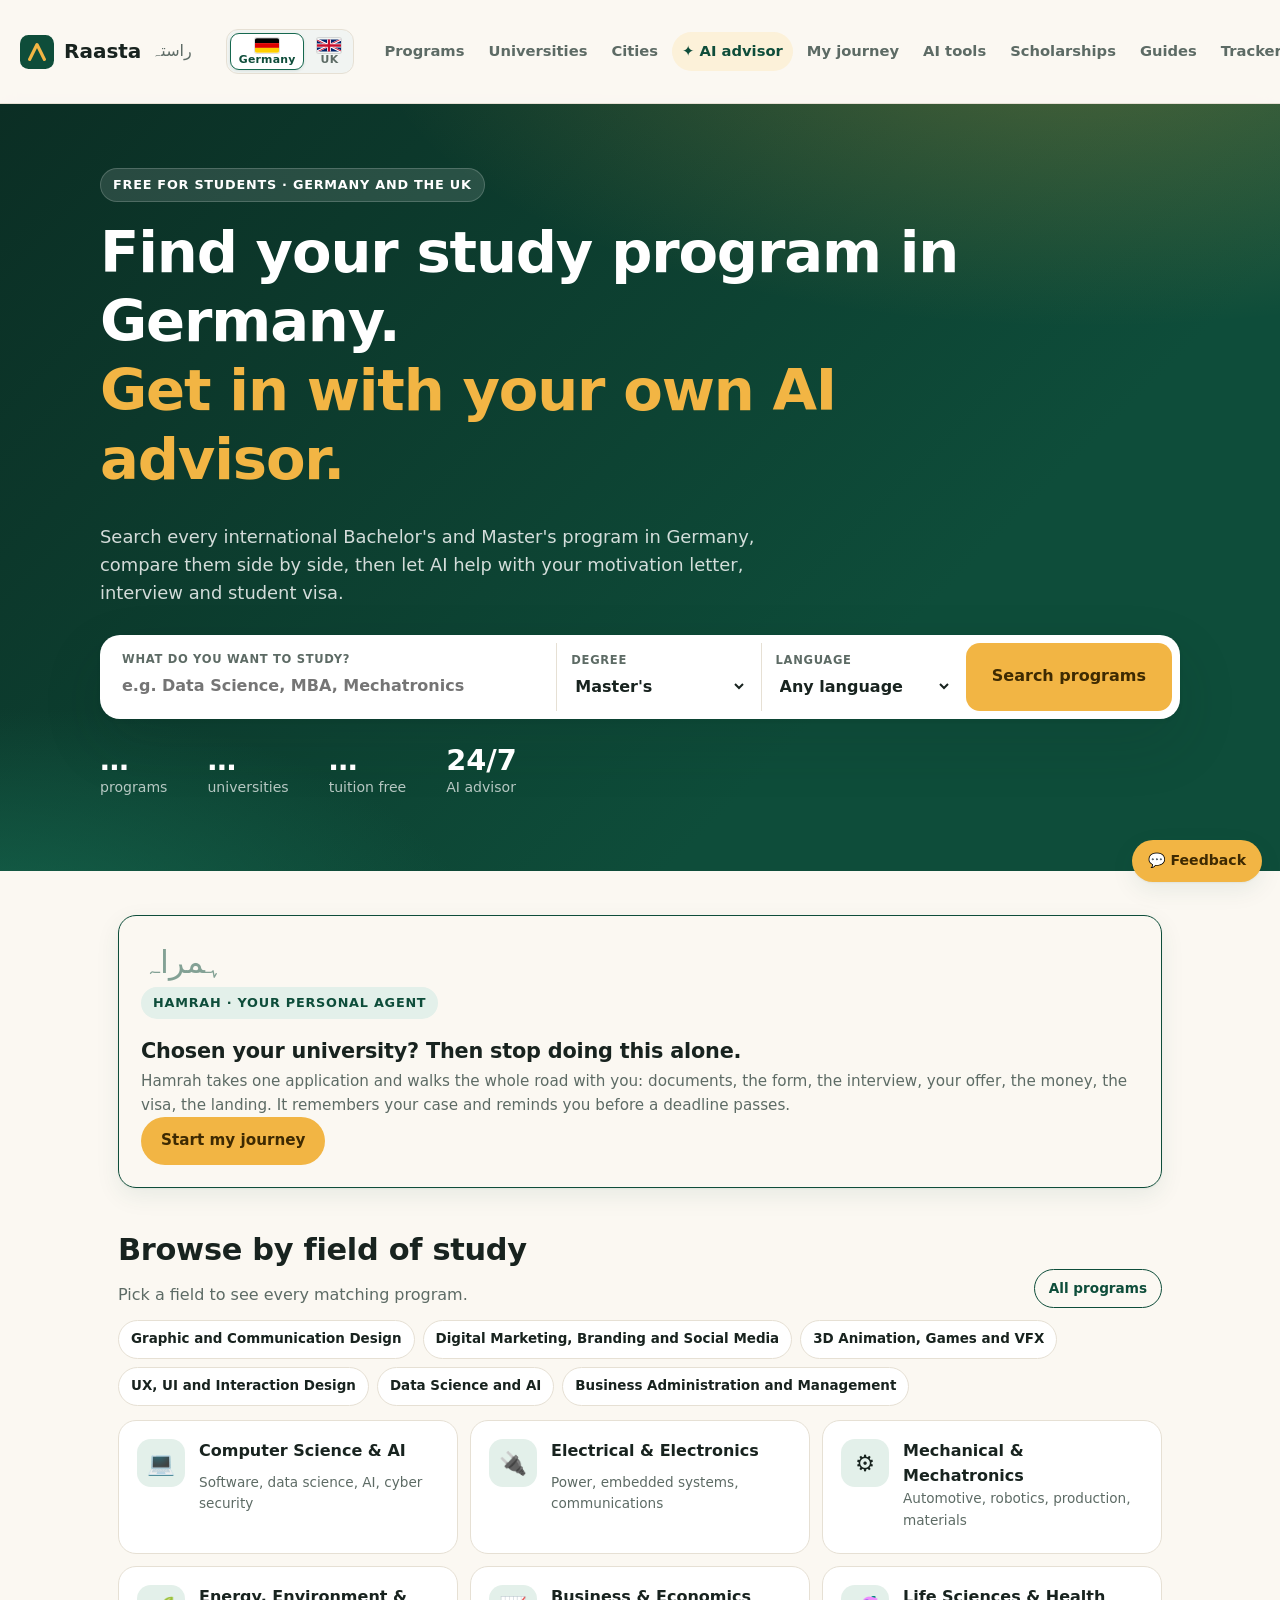
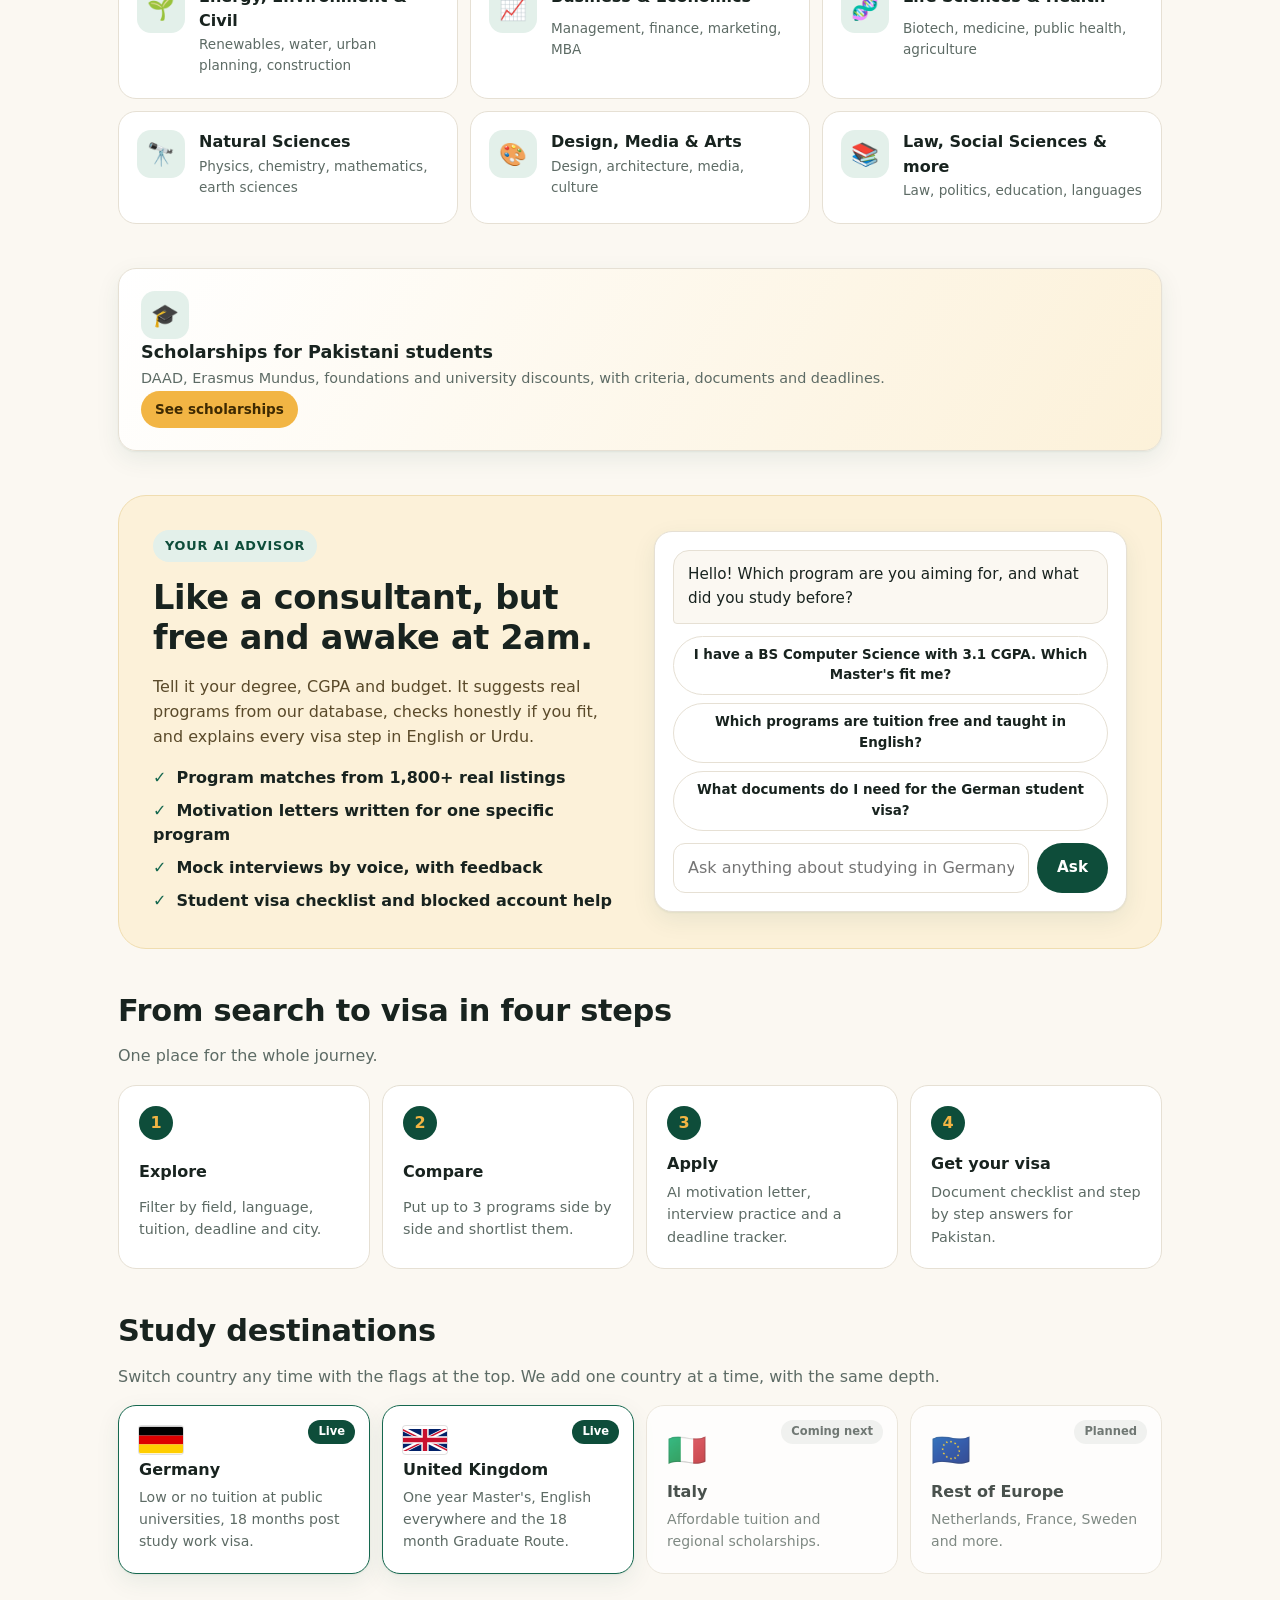
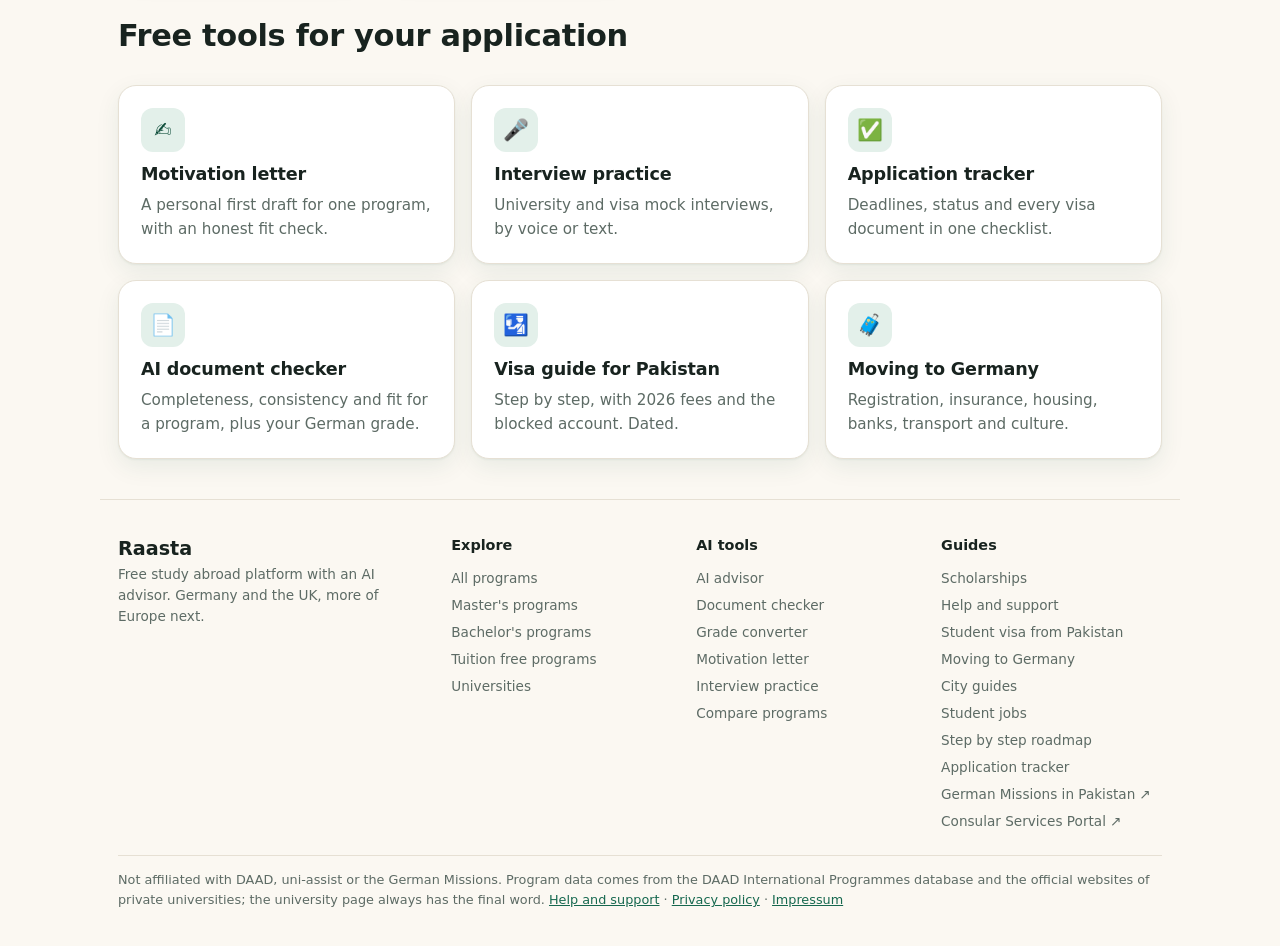
==== index.html @ f360cff5 "Hamrah: real memory, a human voice, and present across the product Three things were wrong. It did n" ====
<!DOCTYPE html>
<html lang="en">
<head>
  <meta charset="UTF-8" />
  <meta name="viewport" content="width=device-width, initial-scale=1, viewport-fit=cover" />
  <meta http-equiv="Content-Security-Policy" content="default-src 'self'; script-src 'self'; style-src 'self' 'unsafe-inline' https://fonts.googleapis.com; font-src https://fonts.gstatic.com; img-src 'self' data: blob: https://uutsrmaomrfbnewgisqs.supabase.co https://upload.wikimedia.org https://thumb.wikimedia.org https://*.wikimedia.org; connect-src 'self' https://en.wikipedia.org https://www.wikidata.org https://uutsrmaomrfbnewgisqs.supabase.co wss://uutsrmaomrfbnewgisqs.supabase.co; frame-src 'none'; object-src 'none'; base-uri 'self'; form-action 'self'" />
  <meta name="referrer" content="strict-origin-when-cross-origin" />
  <title>Raasta · Study in Germany or the UK, with a free AI advisor</title>
  <meta name="description" content="Search Bachelor's and Master's programs in Germany and the UK, compare them, and get free AI help with motivation letters, interviews and the student visa." />
  <meta property="og:title" content="Raasta · Your free path to a German university" />
  <meta property="og:description" content="Tracker, visa checklist, AI visa assistant, motivation letter help and interview practice. Free for Pakistani students." />
  <meta name="theme-color" content="#0E4D3A" />
  <link rel="preconnect" href="https://fonts.googleapis.com" />
  <link rel="preconnect" href="https://fonts.gstatic.com" crossorigin />
  <link href="https://fonts.googleapis.com/css2?family=Plus+Jakarta+Sans:wght@400;500;600;700;800&display=swap" rel="stylesheet" />
  <link rel="stylesheet" href="styles.css?v=20261113a" />
  <link rel="icon" href="data:image/svg+xml,%3Csvg xmlns='http://www.w3.org/2000/svg' viewBox='0 0 64 64'%3E%3Crect width='64' height='64' rx='16' fill='%230E4D3A'/%3E%3Cpath d='M18 46 L32 18 L46 46' stroke='%23F2B544' stroke-width='6' fill='none' stroke-linecap='round' stroke-linejoin='round'/%3E%3C/svg%3E" />
</head>
<body>
  <header class="topbar">
    <a href="#/" class="brand" aria-label="Raasta home">
      <span class="brand-mark" aria-hidden="true">
        <svg viewBox="0 0 64 64"><rect width="64" height="64" rx="16" fill="#0E4D3A"/><path d="M18 46 L32 18 L46 46" stroke="#F2B544" stroke-width="6" fill="none" stroke-linecap="round" stroke-linejoin="round"/></svg>
      </span>
      <span class="brand-name">Raasta</span>
      <span class="brand-urdu" lang="ur">راستہ</span>
    </a>
    <div class="ctry-switch" id="ctrySwitch" role="group" aria-label="Study country"></div>
    <nav class="topnav" aria-label="Main">
      <a href="#/finder" data-nav="finder">Programs</a>
      <a href="#/universities" data-nav="universities">Universities</a>
      <a href="#/cities" data-nav="cities">Cities</a>
      <a href="#/visa" data-nav="visa" class="nav-ai">✦ AI advisor</a>
      <a href="#/journey" data-nav="journey">My journey</a>
      <a href="#/tools" data-nav="tools">AI tools</a>
      <a href="#/scholarships" data-nav="scholarships">Scholarships</a>
      <a href="#/guides" data-nav="guides">Guides</a>
      <a href="#/tracker" data-nav="tracker">Tracker</a>
    </nav>
    <div id="authArea" class="auth-area"></div>
  </header>

  <div id="demoBanner" class="demo-banner" hidden>
    Demo mode: your data stays on this device and AI answers are samples. Connect Supabase in config.js to go live.
  </div>

  <main id="app" tabindex="-1"></main>

  <footer class="footer">
    <div class="foot-cols">
      <div class="foot-brand"><strong>Raasta</strong><p>Free study abroad platform with an AI advisor. Germany and the UK, more of Europe next.</p></div>
      <div><h4>Explore</h4><a href="#/finder">All programs</a><a href="#/finder?degree=Master">Master's programs</a><a href="#/finder?degree=Bachelor">Bachelor's programs</a><a href="#/finder?tuition=free">Tuition free programs</a><a href="#/universities">Universities</a></div>
      <div><h4>AI tools</h4><a href="#/visa">AI advisor</a><a href="#/doccheck">Document checker</a><a href="#/grades">Grade converter</a><a href="#/letter">Motivation letter</a><a href="#/interview">Interview practice</a><a href="#/compare">Compare programs</a></div>
      <div id="footGuides"><h4>Guides</h4></div>
    </div>
    <p class="foot-legal" id="footLegal">Not affiliated with DAAD, uni-assist or the German Missions. Program data comes from the DAAD International Programmes database and the official websites of private universities; the university page always has the final word. <a href="#/support">Help and support</a> · <a href="#/privacy">Privacy policy</a> · <a href="#/impressum">Impressum</a></p>
  </footer>

  <nav class="bottomnav" aria-label="Mobile">
    <a href="#/" data-nav="home"><span class="ic">⌂</span>Home</a>
    <a href="#/finder" data-nav="finder"><span class="ic">⌕</span>Programs</a>
    <a href="#/visa" data-nav="visa"><span class="ic">✦</span>AI</a>
    <a href="#/tools" data-nav="tools"><span class="ic">🧰</span>Tools</a>
    <a href="#/journey" data-nav="journey"><span class="ic">🧭</span>Journey</a>
  </nav>

  <button id="fbBtn" class="fb-btn" type="button">💬 Feedback</button>
  <div id="toast" class="toast" role="status" aria-live="polite"></div>

  <script src="config.js?v=20261113a"></script>
  <script src="vendor/supabase-2.118.0.js?v=20261113a"></script>
  <script src="guides.js?v=20261113a"></script>
  <script src="guides_uk.js?v=20261113a"></script>
  <script src="journey_plan.js?v=20261113a"></script>
  <script src="programs.js?v=20261113a"></script>
  <script type="module" src="app.js?v=20261113a"></script>
</body>
</html>
---- styles.css ----
:root {
  --green: #0E4D3A;
  --green-2: #16684F;
  --green-soft: #E3F0EA;
  --gold: #F2B544;
  --gold-soft: #FCF1D9;
  --cream: #FBF8F2;
  --ink: #18231F;
  --muted: #5D6B65;
  --line: #E6E0D4;
  --white: #FFFFFF;
  --red: #B4442F;
  --red-soft: #F8E4DF;
  --radius: 18px;
  --shadow: 0 1px 2px rgba(14, 77, 58, .06), 0 8px 24px rgba(14, 77, 58, .08);
}

* { box-sizing: border-box; }
html, body { margin: 0; }
body {
  font-family: "Plus Jakarta Sans", system-ui, -apple-system, Segoe UI, Roboto, sans-serif;
  background: var(--cream);
  color: var(--ink);
  line-height: 1.55;
  font-size: 16px;
  padding-bottom: 76px;
  -webkit-font-smoothing: antialiased;
}
a { color: var(--green-2); }
h1, h2, h3 { line-height: 1.2; margin: 0 0 .5em; letter-spacing: -0.01em; }
h1 { font-size: clamp(2rem, 5vw, 3.2rem); font-weight: 800; }
h2 { font-size: clamp(1.4rem, 3vw, 1.9rem); font-weight: 800; }
h3 { font-size: 1.1rem; font-weight: 700; }
p { margin: 0 0 1em; }
main { max-width: 1080px; margin: 0 auto; padding: 24px 18px 40px; outline: none; }

/* Top bar */
.topbar {
  position: sticky; top: 0; z-index: 20;
  display: flex; align-items: center; gap: 20px;
  padding: 12px 20px;
  background: rgba(251, 248, 242, .92);
  backdrop-filter: blur(10px);
  border-bottom: 1px solid var(--line);
}
.brand { display: flex; align-items: center; gap: 10px; text-decoration: none; color: var(--ink); }
.brand-mark svg { width: 34px; height: 34px; display: block; }
.brand-name { font-weight: 800; font-size: 1.25rem; }
.brand-urdu { color: var(--muted); font-size: 1rem; }
.topnav { display: flex; gap: 4px; margin-left: auto; }
.topnav a {
  text-decoration: none; color: var(--muted); font-weight: 600; font-size: .92rem;
  padding: 8px 12px; border-radius: 999px;
}
.topnav a:hover { color: var(--ink); background: var(--green-soft); }
.topnav a.active { color: var(--green); background: var(--green-soft); }
.auth-area { display: flex; align-items: center; gap: 8px; }

.demo-banner {
  background: var(--gold-soft); color: #6B4A08; font-size: .88rem; text-align: center;
  padding: 8px 16px; border-bottom: 1px solid #F0DDB0;
}

/* Buttons */
.btn {
  display: inline-flex; align-items: center; justify-content: center; gap: 8px;
  font: inherit; font-weight: 700; font-size: .95rem;
  padding: 12px 20px; border-radius: 999px; border: 0; cursor: pointer;
  background: var(--green); color: var(--white); text-decoration: none;
  transition: transform .08s ease, background .15s ease;
}
.btn:hover { background: var(--green-2); }
.btn:active { transform: translateY(1px); }
.btn:disabled { opacity: .55; cursor: not-allowed; }
.btn.gold { background: var(--gold); color: #3E2A02; }
.btn.gold:hover { background: #E9A92E; }
.btn.ghost { background: transparent; color: var(--green); border: 1.5px solid var(--green); }
.btn.ghost:hover { background: var(--green-soft); }
.btn.small { padding: 8px 14px; font-size: .85rem; }
.btn.link { background: none; color: var(--muted); padding: 6px 8px; font-weight: 600; }
.btn.link:hover { color: var(--red); background: none; }

/* Hero */
.hero {
  display: grid; grid-template-columns: 1.15fr .85fr; gap: 32px; align-items: center;
  padding: 28px 0 36px;
}
.eyebrow {
  display: inline-block; font-weight: 700; font-size: .8rem; letter-spacing: .06em; text-transform: uppercase;
  color: var(--green); background: var(--green-soft); padding: 6px 12px; border-radius: 999px; margin-bottom: 16px;
}
.hero p.lead { font-size: 1.12rem; color: var(--muted); max-width: 34em; }
.hero-cta { display: flex; flex-wrap: wrap; gap: 12px; margin: 22px 0 18px; }
.hero-proof { display: flex; flex-wrap: wrap; gap: 18px; color: var(--muted); font-size: .9rem; }
.hero-proof span::before { content: "✓ "; color: var(--green-2); font-weight: 800; }
.hero-card {
  background: var(--green); color: var(--white); border-radius: 26px; padding: 26px;
  box-shadow: var(--shadow); position: relative; overflow: hidden;
}
.hero-card::after {
  content: ""; position: absolute; right: -60px; bottom: -60px; width: 200px; height: 200px;
  border-radius: 50%; background: rgba(242, 181, 68, .18);
}
.hero-card h3 { color: var(--gold); font-size: .85rem; text-transform: uppercase; letter-spacing: .08em; }
.compare { display: grid; gap: 12px; margin-top: 12px; position: relative; z-index: 1; }
.compare-row { display: flex; gap: 16px; justify-content: space-between; align-items: baseline; padding: 12px 0; border-bottom: 1px solid rgba(255,255,255,.14); }
.compare-row:last-child { border-bottom: 0; }
.compare-row .big { font-size: 1.6rem; font-weight: 800; }
.compare-row .strike { text-decoration: line-through; opacity: .6; }
.compare-row .gold { color: var(--gold); }

/* Cards */
.grid { display: grid; gap: 16px; }
.grid.cols-3 { grid-template-columns: repeat(3, 1fr); }
.grid.cols-2 { grid-template-columns: repeat(2, 1fr); }
.card {
  background: var(--white); border: 1px solid var(--line); border-radius: var(--radius);
  padding: 22px; box-shadow: var(--shadow);
}
a.card { text-decoration: none; color: inherit; transition: transform .12s ease, border-color .12s ease; display: block; }
a.card:hover { transform: translateY(-2px); border-color: var(--green-2); }
.card .icon {
  width: 44px; height: 44px; border-radius: 12px; display: grid; place-items: center;
  background: var(--green-soft); color: var(--green); font-size: 1.3rem; margin-bottom: 12px;
}
.card p { color: var(--muted); margin: 0; font-size: .95rem; }
.section { margin-top: 44px; }
.section-head { display: flex; justify-content: space-between; align-items: end; gap: 16px; margin-bottom: 16px; flex-wrap: wrap; }
.section-head p { color: var(--muted); margin: 0; }

.page-head { margin-bottom: 22px; }
.page-head p { color: var(--muted); max-width: 44em; margin: 0; }

/* Roadmap */
.steps { list-style: none; padding: 0; margin: 0; display: grid; gap: 12px; counter-reset: step; }
.step {
  display: grid; grid-template-columns: 44px 1fr; gap: 14px; align-items: start;
  background: var(--white); border: 1px solid var(--line); border-radius: var(--radius); padding: 18px;
}
.step-num {
  width: 44px; height: 44px; border-radius: 50%; background: var(--green); color: var(--white);
  display: grid; place-items: center; font-weight: 800;
}
.step h3 { margin-bottom: 4px; }
.step p { margin: 0; color: var(--muted); font-size: .95rem; }
.step .tag { display: inline-block; margin-top: 8px; font-size: .78rem; font-weight: 700; padding: 3px 10px; border-radius: 999px; background: var(--gold-soft); color: #6B4A08; }

/* Forms */
label { display: block; font-weight: 600; font-size: .9rem; margin-bottom: 6px; }
.hint { font-weight: 400; color: var(--muted); font-size: .82rem; }
input, select, textarea {
  width: 100%; font: inherit; font-size: 1rem; color: var(--ink);
  padding: 12px 14px; border-radius: 12px; border: 1.5px solid var(--line); background: var(--white);
}
input:focus, select:focus, textarea:focus { outline: none; border-color: var(--green-2); box-shadow: 0 0 0 3px var(--green-soft); }
textarea { min-height: 96px; resize: vertical; }
.field { margin-bottom: 16px; }
.form-row { display: grid; grid-template-columns: 1fr 1fr; gap: 14px; }

/* Tracker */
.progress-wrap { display: flex; align-items: center; gap: 14px; margin: 6px 0 4px; }
.progress { flex: 1; height: 10px; background: var(--green-soft); border-radius: 999px; overflow: hidden; }
.progress > span { display: block; height: 100%; background: linear-gradient(90deg, var(--green-2), var(--gold)); border-radius: 999px; transition: width .3s ease; }
.progress-label { font-weight: 800; color: var(--green); min-width: 48px; text-align: right; }
.app-list { display: grid; gap: 12px; }
.app-item {
  display: grid; grid-template-columns: 1fr auto; gap: 10px; align-items: center;
  background: var(--white); border: 1px solid var(--line); border-radius: 14px; padding: 14px 16px;
}
.app-item h4 { margin: 0; font-size: 1rem; }
.app-meta { color: var(--muted); font-size: .85rem; display: flex; flex-wrap: wrap; gap: 4px 12px; }
.app-actions { display: flex; align-items: center; gap: 6px; }
.app-actions select { width: auto; padding: 8px 10px; font-size: .85rem; border-radius: 999px; }
.status { font-size: .78rem; font-weight: 700; padding: 3px 10px; border-radius: 999px; }
.status.planning { background: #EEF0EF; color: #4A5551; }
.status.applied { background: #E2ECFA; color: #1F4E8C; }
.status.admitted { background: var(--green-soft); color: var(--green); }
.status.rejected { background: var(--red-soft); color: var(--red); }
.due-soon { color: var(--red); font-weight: 700; }
.checklist { list-style: none; padding: 0; margin: 0; display: grid; gap: 6px; }
.checklist li {
  display: flex; gap: 12px; align-items: flex-start; padding: 10px 12px; border-radius: 12px; cursor: pointer;
}
.checklist li:hover { background: var(--cream); }
.checklist input { width: 20px; height: 20px; margin-top: 2px; accent-color: var(--green); flex: none; }
.checklist .doc-title { font-weight: 600; }
.checklist .doc-note { display: block; color: var(--muted); font-size: .84rem; }
.checklist li.done .doc-title { text-decoration: line-through; color: var(--muted); }
.empty { text-align: center; color: var(--muted); padding: 26px 12px; border: 1.5px dashed var(--line); border-radius: 14px; }

/* Chat */
.chat {
  display: flex; flex-direction: column; height: min(68vh, 640px);
  background: var(--white); border: 1px solid var(--line); border-radius: var(--radius); box-shadow: var(--shadow); overflow: hidden;
}
.chat-log { flex: 1; overflow-y: auto; padding: 18px; display: flex; flex-direction: column; gap: 12px; }
.msg { max-width: 85%; padding: 12px 15px; border-radius: 16px; white-space: pre-wrap; font-size: .96rem; }
.msg.user { align-self: flex-end; background: var(--green); color: var(--white); border-bottom-right-radius: 4px; }
.msg.ai { align-self: flex-start; background: var(--cream); border: 1px solid var(--line); border-bottom-left-radius: 4px; }
.msg.ai a { color: var(--green-2); word-break: break-word; }
.msg.typing { color: var(--muted); font-style: italic; }
.chat-form { display: flex; gap: 10px; padding: 12px; border-top: 1px solid var(--line); background: var(--white); }
.chat-form textarea { min-height: 48px; max-height: 140px; border-radius: 14px; }
.chips { display: flex; flex-wrap: wrap; gap: 8px; padding: 0 18px 14px; }
.chip {
  font: inherit; font-size: .84rem; font-weight: 600; cursor: pointer;
  padding: 8px 12px; border-radius: 999px; border: 1.5px solid var(--line); background: var(--white); color: var(--ink);
}
.chip:hover { border-color: var(--green-2); color: var(--green); }
.notice { font-size: .84rem; color: var(--muted); margin-top: 10px; }

/* Letter output */
.output {
  white-space: pre-wrap; background: var(--white); border: 1px solid var(--line); border-radius: var(--radius);
  padding: 24px; font-size: .98rem; line-height: 1.7; box-shadow: var(--shadow);
}
.callout { background: var(--gold-soft); border: 1px solid #F0DDB0; color: #5A3E06; border-radius: 14px; padding: 14px 16px; font-size: .92rem; margin-bottom: 18px; }
.callout strong { color: #3E2A02; }

/* Auth modal */
.modal-bg { position: fixed; inset: 0; background: rgba(24, 35, 31, .45); display: grid; place-items: center; z-index: 50; padding: 18px; }
.modal { background: var(--white); border-radius: 22px; padding: 26px; width: min(420px, 100%); box-shadow: var(--shadow); }
.modal p { color: var(--muted); }

/* Toast */
.toast {
  position: fixed; left: 50%; bottom: 92px; transform: translateX(-50%) translateY(20px);
  background: var(--ink); color: var(--white); padding: 12px 18px; border-radius: 999px; font-size: .9rem; font-weight: 600;
  opacity: 0; pointer-events: none; transition: all .2s ease; z-index: 60; max-width: 90vw; text-align: center;
}
.toast.show { opacity: 1; transform: translateX(-50%) translateY(0); }

/* Footer */
.footer { max-width: 1080px; margin: 0 auto; padding: 24px 18px 30px; color: var(--muted); font-size: .85rem; border-top: 1px solid var(--line); }
.footer p { margin: 0 0 6px; }

/* Bottom nav (mobile) */
.bottomnav {
  position: fixed; bottom: 0; left: 0; right: 0; z-index: 30; display: none;
  background: var(--white); border-top: 1px solid var(--line);
  padding: 6px 4px calc(6px + env(safe-area-inset-bottom));
}
.bottomnav a {
  flex: 1; display: flex; flex-direction: column; align-items: center; gap: 2px;
  font-size: .7rem; font-weight: 600; color: var(--muted); text-decoration: none; padding: 6px 0;
}
.bottomnav .ic { font-size: 1.2rem; line-height: 1; }
.bottomnav a.active { color: var(--green); }

@media (max-width: 860px) {
  .topnav { display: none; }
  .auth-area { margin-left: auto; }
  .bottomnav { display: flex; }
  .hero { grid-template-columns: 1fr; padding-top: 8px; }
  .grid.cols-3, .grid.cols-2 { grid-template-columns: 1fr; }
  .form-row { grid-template-columns: 1fr; }
  .brand-urdu { display: none; }
  .msg { max-width: 92%; }
  .chips { flex-wrap: nowrap; overflow-x: auto; padding-bottom: 12px; scrollbar-width: none; }
  .chip { white-space: nowrap; flex: none; }
  .chat { height: 62vh; }
  .compare-row span:last-child { text-align: right; }
  .app-item { grid-template-columns: 1fr; }
}
@media (min-width: 861px) { body { padding-bottom: 0; } }

/* Google button, divider */
.btn.google { width: 100%; background: var(--white); color: var(--ink); border: 1.5px solid var(--line); }
.btn.google:hover { background: var(--cream); border-color: #CFC7B6; }
.or { display: flex; align-items: center; gap: 10px; color: var(--muted); font-size: .82rem; margin: 16px 0; }
.or::before, .or::after { content: ""; flex: 1; height: 1px; background: var(--line); }
.avatar { width: 34px; height: 34px; border-radius: 50%; background: var(--green); color: var(--gold); display: grid; place-items: center; font-weight: 800; text-decoration: none; }

/* Feedback */
.fb-btn {
  position: fixed; right: 18px; bottom: 18px; z-index: 25; font: inherit; font-weight: 700; font-size: .88rem;
  padding: 10px 16px; border-radius: 999px; border: 0; cursor: pointer; background: var(--gold); color: #3E2A02; box-shadow: var(--shadow);
}
.rating { display: flex; justify-content: space-between; margin: 6px 0 18px; }
.rating label { margin: 0; cursor: pointer; }
.rating input { position: absolute; opacity: 0; }
.rating span { font-size: 2rem; display: block; padding: 6px; border-radius: 14px; filter: grayscale(1); opacity: .55; transition: all .12s ease; }
.rating input:checked + span { filter: none; opacity: 1; background: var(--gold-soft); transform: scale(1.08); }
.rating input:focus-visible + span { outline: 2px solid var(--green-2); }

/* Admin */
.sys { display: flex; flex-wrap: wrap; gap: 10px 22px; align-items: center; font-weight: 600; font-size: .92rem; }
.kpis { display: grid; grid-template-columns: repeat(6, 1fr); gap: 12px; }
.kpi { background: var(--white); border: 1px solid var(--line); border-radius: 16px; padding: 16px; display: flex; flex-direction: column; gap: 2px; }
.kpi-label { color: var(--muted); font-size: .8rem; font-weight: 600; }
.kpi-val { font-size: 1.9rem; font-weight: 800; color: var(--green); line-height: 1.15; font-variant-numeric: tabular-nums; }
.kpi-sub { color: var(--muted); font-size: .78rem; }
.bars { display: grid; gap: 10px; }
.bar-row { display: grid; grid-template-columns: minmax(0, 1.2fr) 1fr auto; gap: 10px; align-items: center; font-size: .86rem; }
.bar-label { overflow: hidden; text-overflow: ellipsis; white-space: nowrap; }
.bar-track { height: 10px; background: var(--green-soft); border-radius: 999px; overflow: hidden; }
.bar-fill { display: block; height: 100%; background: var(--green-2); border-radius: 999px; }
.bar-val { font-weight: 700; font-variant-numeric: tabular-nums; min-width: 22px; text-align: right; }
.cols { display: grid; grid-template-columns: repeat(14, 1fr); gap: 6px; align-items: end; height: 170px; padding-top: 18px; }
.col { display: flex; flex-direction: column; align-items: center; justify-content: flex-end; height: 100%; gap: 4px; }
.col-bar { width: 100%; max-width: 28px; min-height: 2px; background: var(--green-2); border-radius: 6px 6px 2px 2px; }
.col-val { font-size: .72rem; font-weight: 700; color: var(--green); }
.col-label { font-size: .7rem; color: var(--muted); }
.table-wrap { overflow-x: auto; }
table { width: 100%; border-collapse: collapse; font-size: .88rem; }
th { text-align: left; color: var(--muted); font-weight: 600; font-size: .78rem; text-transform: uppercase; letter-spacing: .04em; padding: 8px 10px; border-bottom: 1px solid var(--line); }
td { padding: 10px; border-bottom: 1px solid var(--line); vertical-align: top; }
tr:last-child td { border-bottom: 0; }

@media (max-width: 860px) {
  .fb-btn { bottom: 84px; right: 12px; padding: 8px 12px; font-size: .8rem; }
  .kpis { grid-template-columns: repeat(2, 1fr); }
  .cols { gap: 3px; }
}

/* Finder */
.finder { display: grid; grid-template-columns: 280px 1fr; gap: 18px; align-items: start; }
.filters { position: sticky; top: 76px; padding: 18px; max-height: calc(100vh - 96px); overflow-y: auto; }
.filters .field { margin-bottom: 12px; }
.filters select, .filters input[type=search] { padding: 10px 12px; font-size: .92rem; }
.filters-head { display: flex; justify-content: space-between; align-items: center; margin-bottom: 8px; }
.filters-head h3 { margin: 0; }
.seg { display: flex; background: var(--cream); border: 1.5px solid var(--line); border-radius: 12px; padding: 3px; }
.seg label { flex: 1; margin: 0; cursor: pointer; }
.seg input { position: absolute; opacity: 0; }
.seg span { display: block; text-align: center; padding: 7px 4px; border-radius: 9px; font-size: .88rem; font-weight: 600; color: var(--muted); }
.seg input:checked + span { background: var(--white); color: var(--green); box-shadow: 0 1px 3px rgba(0,0,0,.08); }
.seg input:focus-visible + span { outline: 2px solid var(--green-2); }
.check { display: flex; gap: 8px; align-items: center; font-weight: 600; font-size: .9rem; cursor: pointer; }
.check input { width: 18px; height: 18px; accent-color: var(--green); }
.results-bar { display: flex; justify-content: space-between; align-items: center; margin-bottom: 12px; gap: 10px; }
.results-tools { display: flex; gap: 8px; align-items: center; }
.count { font-weight: 800; color: var(--green); }
.sort { width: auto; padding: 8px 12px; font-size: .88rem; border-radius: 999px; }
#toggleF { display: none; }
.sr-only { position: absolute; width: 1px; height: 1px; overflow: hidden; clip: rect(0 0 0 0); }
.prog-list { display: grid; gap: 12px; }
.prog-grid { display: grid; grid-template-columns: repeat(3, 1fr); gap: 12px; }
.prog-card { background: var(--white); border: 1px solid var(--line); border-radius: var(--radius); box-shadow: var(--shadow); display: flex; flex-direction: column; transition: border-color .12s ease; }
.prog-card:hover { border-color: var(--green-2); }
.prog-main { display: block; padding: 18px 18px 10px; text-decoration: none; color: inherit; flex: 1; }
.prog-main h3 { margin: 10px 0 2px; font-size: 1.12rem; }
.prog-uni { color: var(--muted); margin: 0 0 10px; font-weight: 600; font-size: .92rem; }
.prog-uni.big { font-size: 1.05rem; }
.prog-top { display: flex; flex-wrap: wrap; gap: 6px; }
.pill { font-size: .74rem; font-weight: 700; padding: 3px 10px; border-radius: 999px; background: #EEF0EF; color: #4A5551; }
.pill-green { background: var(--green-soft); color: var(--green); }
.pill-gold { background: var(--gold-soft); color: #6B4A08; }
.pill-free { background: #E4F4EC; color: #16684F; }
.prog-facts { display: grid; grid-template-columns: 1fr 1fr; gap: 6px 14px; font-size: .86rem; color: var(--ink); }
.prog-actions { display: flex; gap: 8px; padding: 0 18px 16px; }
.save-btn[aria-pressed="true"] { background: var(--gold-soft); border-color: var(--gold); color: #6B4A08; }
.back { display: inline-block; margin-bottom: 12px; text-decoration: none; font-weight: 700; }
.prog-hero h1 { font-size: clamp(1.7rem, 4vw, 2.4rem); margin-top: 12px; }
.prog-cta { display: flex; flex-wrap: wrap; gap: 10px; margin-top: 16px; }
.facts { display: grid; gap: 0; }
.fact { display: flex; justify-content: space-between; gap: 16px; padding: 10px 0; border-bottom: 1px solid var(--line); font-size: .93rem; }
.fact:last-child { border-bottom: 0; }
.fact span { color: var(--muted); }
.fact strong { text-align: right; font-weight: 600; }
.deadline-big { background: var(--green); color: var(--white); border-radius: 14px; padding: 16px; display: grid; gap: 2px; margin-bottom: 8px; }
.deadline-big.soon { background: var(--red); }
.deadline-big span { font-size: .8rem; opacity: .8; font-weight: 600; }
.deadline-big strong { font-size: 1.5rem; }
.deadline-big em { font-style: normal; font-size: .88rem; opacity: .9; }
.needs { margin: 0; padding-left: 20px; display: grid; gap: 8px; }
.shortlist { list-style: none; padding: 0; margin: 0; display: grid; gap: 4px; }
.shortlist a { display: grid; padding: 8px 10px; border-radius: 10px; text-decoration: none; color: var(--ink); }
.shortlist a:hover { background: var(--cream); }
.shortlist span { color: var(--muted); font-size: .85rem; }

@media (max-width: 860px) {
  .finder { grid-template-columns: 1fr; }
  .filters { display: none; position: static; max-height: none; }
  .filters.open { display: block; }
  #toggleF { display: inline-flex; }
  .prog-grid { grid-template-columns: 1fr; }
}
.topnav a { white-space: nowrap; }
@media (max-width: 1180px) { .brand-urdu { display: none; } .topnav a { padding: 8px 9px; font-size: .88rem; } }

.otp { font-size: 1.6rem; letter-spacing: .5em; text-align: center; font-weight: 800; font-variant-numeric: tabular-nums; }
.otp-actions { display: flex; justify-content: space-between; margin-top: 8px; }

.apply-steps { display: grid; grid-template-columns: repeat(3, 1fr); gap: 10px; margin-top: 16px; }
.apply-step { display: flex; gap: 12px; align-items: flex-start; padding: 14px; border: 1.5px solid var(--line); border-radius: 14px; text-decoration: none; color: var(--ink); background: var(--white); }
a.apply-step:hover { border-color: var(--green-2); }
.apply-step span { flex: none; width: 28px; height: 28px; border-radius: 50%; background: var(--gold); color: #3E2A02; display: grid; place-items: center; font-weight: 800; }
.apply-step strong { display: block; font-size: .95rem; }
.apply-step em { font-style: normal; color: var(--muted); font-size: .84rem; }
.prog-actions { flex-wrap: wrap; }
@media (max-width: 860px) { .apply-steps { grid-template-columns: 1fr; } }

.auth-tabs { display: flex; background: var(--cream); border-radius: 12px; padding: 4px; margin-bottom: 16px; }
.auth-tabs button { flex: 1; font: inherit; font-weight: 700; border: 0; background: none; padding: 9px; border-radius: 9px; cursor: pointer; color: var(--muted); }
.auth-tabs button.on { background: var(--white); color: var(--green); box-shadow: 0 1px 3px rgba(0,0,0,.08); }
.voice-bar { display: flex; flex-wrap: wrap; gap: 10px 16px; align-items: center; padding: 10px 14px; border-top: 1px solid var(--line); background: var(--cream); font-size: .88rem; }
.voice-bar select { width: auto; padding: 6px 10px; font-size: .85rem; border-radius: 999px; }
.mic { flex: none; width: 48px; height: 48px; border-radius: 50%; border: 1.5px solid var(--line); background: var(--white); font-size: 1.3rem; cursor: pointer; align-self: center; }
.mic.on { background: var(--red); border-color: var(--red); animation: pulse 1.2s infinite; }
@keyframes pulse { 0%,100% { box-shadow: 0 0 0 0 rgba(180,68,47,.45); } 50% { box-shadow: 0 0 0 10px rgba(180,68,47,0); } }
.auth-area .btn.link { color: var(--ink); }

/* ===== Premium portal layer ===== */
:root { --navy: #0B2E24; --shadow-lg: 0 2px 4px rgba(11,46,36,.05), 0 24px 60px rgba(11,46,36,.14); }
.topnav .nav-ai { color: var(--green); background: var(--gold-soft); }
.topnav .nav-ai.active, .topnav .nav-ai:hover { background: var(--gold); color: #3E2A02; }

.home-hero, .page-hero {
  margin: -24px calc(50% - 50vw) 0; padding: 64px 20px 72px; color: #fff;
  background: radial-gradient(1200px 500px at 85% -10%, rgba(242,181,68,.28), transparent 60%),
              radial-gradient(800px 400px at 0% 110%, rgba(22,104,79,.9), transparent 60%),
              linear-gradient(135deg, var(--navy), var(--green) 70%);
}
.home-hero-in { max-width: 1080px; margin: 0 auto; }
.home-hero h1 { font-size: clamp(2.1rem, 5.4vw, 3.6rem); letter-spacing: -.02em; max-width: 16em; }
.home-hero h1 span { color: var(--gold); }
.home-hero .lead { color: rgba(255,255,255,.82); font-size: 1.12rem; max-width: 40em; }
.eyebrow.light { background: rgba(255,255,255,.12); color: #fff; border: 1px solid rgba(255,255,255,.18); }
.mega-search {
  display: grid; grid-template-columns: 2.2fr 1fr 1fr auto; gap: 0; margin: 28px 0 26px;
  background: #fff; border-radius: 20px; padding: 8px; box-shadow: var(--shadow-lg); align-items: stretch;
}
.ms-field { padding: 8px 14px; border-right: 1px solid var(--line); display: flex; flex-direction: column; justify-content: center; }
.ms-field label { font-size: .72rem; text-transform: uppercase; letter-spacing: .06em; color: var(--muted); margin: 0 0 2px; }
.ms-field input, .ms-field select { border: 0; padding: 4px 0; font-weight: 600; background: transparent; box-shadow: none !important; }
.ms-field:nth-child(3) { border-right: 0; }
.ms-go { border-radius: 14px; padding: 0 26px; font-size: 1rem; }
.hero-stats { display: flex; flex-wrap: wrap; gap: 14px 40px; }
.hero-stats div { display: flex; flex-direction: column; }
.hero-stats strong { font-size: 1.8rem; font-weight: 800; color: #fff; font-variant-numeric: tabular-nums; line-height: 1.1; }
.hero-stats span { color: rgba(255,255,255,.7); font-size: .88rem; }
.page-hero { padding: 44px 20px 48px; margin-bottom: 22px; }
.page-hero > * { max-width: 1080px; margin-left: auto; margin-right: auto; }
.page-hero p { color: rgba(255,255,255,.8); max-width: 1080px; }

.field-grid { display: grid; grid-template-columns: repeat(3, 1fr); gap: 12px; }
.field-card { display: grid; grid-template-columns: 48px 1fr; grid-template-rows: auto auto auto; column-gap: 14px; padding: 18px; border-radius: var(--radius); background: #fff; border: 1px solid var(--line); text-decoration: none; color: var(--ink); transition: all .15s ease; }
.field-card:hover { border-color: var(--green-2); transform: translateY(-2px); box-shadow: var(--shadow); }
.fc-ic { grid-row: 1 / 4; width: 48px; height: 48px; border-radius: 14px; background: var(--green-soft); display: grid; place-items: center; font-size: 1.4rem; }
.field-card strong { font-size: 1rem; }
.field-card em { font-style: normal; color: var(--muted); font-size: .85rem; }
.fc-n { color: var(--green-2); font-weight: 700; font-size: .82rem; margin-top: 4px; }

.ai-moat { display: grid; grid-template-columns: 1fr 1fr; gap: 28px; align-items: center; background: var(--gold-soft); border: 1px solid #F0DDB0; border-radius: 28px; padding: 34px; }
.ai-moat h2 { font-size: clamp(1.5rem, 3.2vw, 2.1rem); }
.ai-moat p { color: #5A4A2A; }
.ticks { list-style: none; padding: 0; margin: 0; display: grid; gap: 8px; font-weight: 600; }
.ticks li::before { content: "✓"; color: var(--green-2); font-weight: 800; margin-right: 10px; }
.ai-ask { padding: 18px; display: grid; gap: 12px; }
.ai-ask .chips { padding: 0; }
.ai-bubble { background: var(--cream); border: 1px solid var(--line); border-radius: 16px 16px 16px 4px; padding: 12px 14px; font-size: .95rem; }
.ai-input { display: flex; gap: 8px; }
.ai-strip { display: flex; justify-content: space-between; align-items: center; gap: 16px; margin-top: 16px; flex-wrap: wrap; }
.ai-strip h3 { margin: 0 0 4px; }

.steps4 { display: grid; grid-template-columns: repeat(4, 1fr); gap: 12px; }
.s4 { position: relative; padding: 20px; border-radius: var(--radius); background: #fff; border: 1px solid var(--line); text-decoration: none; color: var(--ink); display: grid; gap: 4px; }
.s4:hover { border-color: var(--green-2); }
.s4 span { width: 34px; height: 34px; border-radius: 50%; background: var(--green); color: var(--gold); display: grid; place-items: center; font-weight: 800; margin-bottom: 8px; }
.s4 em { font-style: normal; color: var(--muted); font-size: .9rem; }

.dest-grid { display: grid; grid-template-columns: repeat(4, 1fr); gap: 12px; }
.dest { position: relative; padding: 20px; border-radius: var(--radius); background: #fff; border: 1px solid var(--line); display: grid; gap: 4px; text-decoration: none; color: var(--ink); opacity: .78; }
.dest.live { opacity: 1; border-color: var(--green-2); box-shadow: var(--shadow); }
.dest .flag { font-size: 2rem; }
.dest em { font-style: normal; color: var(--muted); font-size: .88rem; }
.dest-tag { position: absolute; top: 14px; right: 14px; font-size: .72rem; font-weight: 800; padding: 3px 10px; border-radius: 999px; background: var(--green); color: #fff; }
.dest-tag.soon { background: #EEF0EF; color: #4A5551; }

.mono { flex: none; width: 40px; height: 40px; border-radius: 12px; background: linear-gradient(135deg, var(--green), var(--green-2)); color: var(--gold); display: grid; place-items: center; font-weight: 800; font-size: .9rem; letter-spacing: .02em; }
.mono.big { width: 52px; height: 52px; border-radius: 14px; font-size: 1.05rem; }
.mono.xl { width: 84px; height: 84px; border-radius: 22px; font-size: 1.7rem; box-shadow: var(--shadow-lg); }
.prog-head { display: flex; gap: 12px; align-items: center; }
.pill-lang { background: #E7EEFB; color: #24477E; }
.uni-grid { display: grid; grid-template-columns: repeat(3, 1fr); gap: 12px; }
.uni-card { display: grid; grid-template-columns: auto 1fr auto; gap: 14px; align-items: center; padding: 16px; border-radius: var(--radius); background: #fff; border: 1px solid var(--line); text-decoration: none; color: var(--ink); transition: all .15s ease; }
.uni-card:hover { border-color: var(--green-2); box-shadow: var(--shadow); }
.uni-card h3 { font-size: .98rem; margin: 0 0 2px; }
.uni-card p { margin: 0 0 6px; color: var(--muted); font-size: .84rem; }
.uni-tags { display: flex; flex-wrap: wrap; gap: 4px; }
.uni-count { text-align: center; }
.uni-count strong { display: block; font-size: 1.4rem; color: var(--green); line-height: 1; }
.uni-count span { font-size: .72rem; color: var(--muted); }
.uni-tools { display: grid; grid-template-columns: 2fr 1fr 1fr 1fr; gap: 10px; padding: 12px; margin-bottom: 14px; }
.uni-hero { display: flex; gap: 22px; align-items: center; padding: 28px; border-radius: 26px; color: #fff; background: linear-gradient(135deg, var(--navy), var(--green)); }
.uni-hero h1 { font-size: clamp(1.6rem, 4vw, 2.4rem); margin-bottom: 4px; }
.uni-hero p { color: rgba(255,255,255,.8); margin: 0; }
.uni-hero .mono.xl { background: #fff; color: var(--green); }
.btn.ghost.light { color: #fff; border-color: rgba(255,255,255,.5); }
.btn.ghost.light:hover { background: rgba(255,255,255,.1); }
.stat-row { display: grid; grid-template-columns: repeat(4, 1fr); gap: 12px; margin: 14px 0 18px; }
.stat-row div { background: #fff; border: 1px solid var(--line); border-radius: 16px; padding: 16px; }
.stat-row strong { display: block; font-size: 1.7rem; color: var(--green); line-height: 1.1; }
.stat-row span { color: var(--muted); font-size: .85rem; }
.small-seg { min-width: 240px; }

.cmp-btn[aria-pressed="true"] { background: #E7EEFB; border-color: #24477E; color: #24477E; }
.cmp-bar { position: fixed; left: 50%; transform: translateX(-50%); bottom: 22px; z-index: 40; display: flex; gap: 14px; align-items: center; background: var(--navy); color: #fff; padding: 10px 12px 10px 20px; border-radius: 999px; box-shadow: var(--shadow-lg); font-size: .92rem; }
.cmp-bar .btn.link { color: rgba(255,255,255,.75); }
.cmp-table th { vertical-align: top; text-transform: none; letter-spacing: 0; font-size: .95rem; color: var(--ink); min-width: 200px; }
.cmp-name { font-weight: 800; text-decoration: none; display: block; margin-bottom: 4px; }
.cmp-k { color: var(--muted); font-weight: 600; white-space: nowrap; }
.cmp-actions { display: flex; flex-wrap: wrap; gap: 6px; }

.footer { max-width: 1080px; }
.foot-cols { display: grid; grid-template-columns: 1.4fr 1fr 1fr 1fr; gap: 24px; margin: 10px 0 20px; }
.foot-cols h4 { margin: 0 0 8px; color: var(--ink); font-size: .9rem; }
.foot-cols a { display: block; color: var(--muted); text-decoration: none; padding: 3px 0; }
.foot-cols a:hover { color: var(--green); }
.foot-brand strong { font-size: 1.2rem; color: var(--ink); }
.foot-legal { border-top: 1px solid var(--line); padding-top: 14px; font-size: .8rem; }

@media (max-width: 960px) {
  .mega-search { grid-template-columns: 1fr 1fr; gap: 6px; }
  .ms-q { grid-column: 1 / -1; }
  .ms-field { border-right: 0; border-bottom: 1px solid var(--line); }
  .ms-go { grid-column: 1 / -1; padding: 14px; }
  .field-grid, .uni-grid { grid-template-columns: 1fr 1fr; }
  .ai-moat { grid-template-columns: 1fr; padding: 22px; }
  .steps4, .dest-grid { grid-template-columns: 1fr 1fr; }
  .foot-cols { grid-template-columns: 1fr 1fr; }
  .uni-tools { grid-template-columns: 1fr 1fr; }
  .uni-tools input { grid-column: 1 / -1; }
}
@media (max-width: 600px) {
  .home-hero { padding: 40px 18px 48px; }
  .field-grid, .uni-grid, .steps4, .dest-grid, .stat-row { grid-template-columns: 1fr; }
  .stat-row { grid-template-columns: 1fr 1fr; }
  .uni-hero { flex-direction: column; align-items: flex-start; padding: 22px; }
  .cmp-bar { bottom: 84px; width: calc(100% - 24px); justify-content: space-between; }
  .ai-input { flex-direction: column; }
}
body { overflow-x: clip; }
.active-filters { display: flex; flex-wrap: wrap; gap: 6px; margin: -4px 0 12px; align-items: center; }
.active-filters:empty { display: none; }
.fchip { font: inherit; font-size: .82rem; font-weight: 700; padding: 6px 12px; border-radius: 999px; border: 1.5px solid var(--green-2); background: var(--green-soft); color: var(--green); cursor: pointer; }
.fchip:hover { background: #fff; }
.fchip span { margin-left: 4px; font-weight: 800; }
.upd-bar { position: fixed; top: 0; left: 0; right: 0; z-index: 70; display: flex; gap: 14px; justify-content: center; align-items: center; padding: 10px 16px; background: var(--navy); color: #fff; font-weight: 600; font-size: .92rem; }

/* Profile */
.profile-wrap { max-width: 760px; display: grid; gap: 16px; }
.prof-form { display: grid; gap: 16px; }
.prof-form h3, .profile-wrap > .card h3 { margin-bottom: 14px; }
.prof-head { display: grid; grid-template-columns: auto 1fr; gap: 18px; align-items: center; }
.prof-id h2 { margin: 0; font-size: 1.4rem; }
.prof-id p { margin: 2px 0 10px; color: var(--muted); }
.av-actions { display: flex; gap: 8px; align-items: center; }
.av-actions label.btn { margin: 0; cursor: pointer; }
.prof-progress { grid-column: 1 / -1; display: grid; gap: 6px; font-size: .85rem; font-weight: 700; color: var(--green); }
.av-img, .av-ini { width: 40px; height: 40px; border-radius: 50%; object-fit: cover; display: grid; place-items: center; background: var(--green); color: var(--gold); font-weight: 800; }
.av-img.xl, .av-ini.xl { width: 96px; height: 96px; font-size: 2rem; box-shadow: var(--shadow); }
.avatar img { width: 100%; height: 100%; border-radius: 50%; object-fit: cover; display: block; }
.avatar { overflow: hidden; }
.phone-row { display: grid; grid-template-columns: 150px 1fr; gap: 8px; }
.phone-row select { padding: 12px 8px; font-size: .9rem; }
.small-check { font-weight: 400; font-size: .88rem; margin: -6px 0 16px; }
.save-sticky { width: 100%; padding: 14px; }
.pw-form { margin-top: 12px; }
.pw-meter { height: 6px; background: var(--green-soft); border-radius: 999px; overflow: hidden; margin: -6px 0 4px; }
.pw-meter span { display: block; height: 100%; width: 0; background: var(--red); transition: width .2s ease; }
.pw-meter span.mid { background: var(--gold); }
.pw-meter span.ok { background: var(--green-2); }
.btn.danger { color: var(--red); border-color: var(--red); }
.btn.danger:hover { background: var(--red-soft); }
@media (max-width: 860px) { .phone-row { grid-template-columns: 120px 1fr; } }

/* Cities */
.city-grid { display: grid; grid-template-columns: repeat(3, 1fr); gap: 14px; }
.city-card { border-radius: var(--radius); overflow: hidden; background: #fff; border: 1px solid var(--line); text-decoration: none; color: var(--ink); transition: all .15s ease; }
.city-card:hover { box-shadow: var(--shadow); transform: translateY(-2px); }
.city-img { height: 150px; background: linear-gradient(135deg, var(--green), var(--navy)) center / cover no-repeat; }
.city-body { padding: 14px 16px; }
.city-body h3 { margin: 0; }
.city-body p { margin: 0 0 8px; color: var(--muted); font-size: .88rem; }
.city-hero { margin-bottom: 14px; border-radius: 26px; min-height: 260px; display: flex; align-items: flex-end; color: #fff; background: linear-gradient(135deg, var(--navy), var(--green)) center / cover no-repeat; }
.city-hero-in { padding: 26px; }
.city-hero h1 { font-size: clamp(2rem, 5vw, 3rem); margin: 6px 0; }
.city-hero p { color: rgba(255,255,255,.88); max-width: 40em; margin: 0; }
.toc { display: flex; flex-wrap: wrap; gap: 8px; margin-bottom: 16px; }
.toc a { padding: 8px 12px; border-radius: 999px; background: #fff; border: 1px solid var(--line); text-decoration: none; color: var(--ink); font-weight: 600; font-size: .88rem; }
.guide-sec { margin-bottom: 14px; scroll-margin-top: 80px; }
.guide-sec h2 { font-size: 1.25rem; }
.grade-big { font-size: 3.4rem; font-weight: 800; color: var(--green); line-height: 1; margin: 6px 0; }
/* Admission */
.adm-grid { display: grid; grid-template-columns: repeat(3, 1fr); gap: 10px; }
.adm { border: 1px solid var(--line); border-radius: 14px; padding: 12px 14px; display: grid; gap: 2px; }
.adm span { font-size: .78rem; color: var(--muted); font-weight: 600; text-transform: uppercase; letter-spacing: .04em; }
.adm strong { font-size: .98rem; }
.adm em { font-style: normal; font-size: .82rem; color: var(--muted); }
.adm-req { margin-top: 12px; background: var(--cream); border-radius: 14px; padding: 12px 14px; }
.adm-req p { margin: 4px 0; font-size: .92rem; }
/* Doc checker */
.dropzone { display: block; text-align: center; padding: 26px 14px; border: 2px dashed var(--line); border-radius: 16px; cursor: pointer; font-weight: 400; background: var(--cream); }
.dropzone.over, .dropzone:hover { border-color: var(--green-2); background: var(--green-soft); }
.dc-list { list-style: none; padding: 0; margin: 10px 0 0; display: grid; gap: 6px; }
.dc-list li { display: flex; gap: 8px; align-items: center; justify-content: space-between; padding: 8px 10px; border: 1px solid var(--line); border-radius: 10px; font-size: .88rem; }
.dc-list em { font-style: normal; color: var(--muted); margin-left: auto; }
.dc-hits { position: absolute; left: 0; right: 0; top: 100%; z-index: 10; background: #fff; border-radius: 12px; box-shadow: var(--shadow-lg); overflow: hidden; }
.dc-hits button { display: grid; width: 100%; text-align: left; border: 0; background: #fff; padding: 8px 12px; cursor: pointer; font: inherit; border-bottom: 1px solid var(--line); }
.dc-hits button:hover { background: var(--cream); }
.dc-hits span { color: var(--muted); font-size: .82rem; }
.dc-score { display: flex; gap: 16px; align-items: center; margin: 8px 0 14px; }
.ring { --v: 0; flex: none; width: 92px; height: 92px; border-radius: 50%; display: grid; place-content: center; text-align: center; background: radial-gradient(closest-side, #fff 78%, transparent 80%), conic-gradient(var(--green-2) calc(var(--v) * 1%), var(--green-soft) 0); }
.ring strong { font-size: 1.6rem; line-height: 1; color: var(--green); }
.ring span { font-size: .72rem; color: var(--muted); }
.dc-score p { margin: 2px 0 0; color: var(--muted); font-size: .9rem; }
.dc-grade { display: grid; grid-template-columns: 1fr 1fr; gap: 8px; background: var(--green-soft); border-radius: 14px; padding: 12px 14px; margin-bottom: 12px; }
.dc-grade div { display: grid; }
.dc-grade span { font-size: .78rem; color: var(--muted); font-weight: 600; }
.dc-grade strong { font-size: 1.5rem; color: var(--green); }
.dc-grade em { grid-column: 1 / -1; font-style: normal; font-size: .8rem; color: var(--muted); }
.dc-chance { border-radius: 14px; padding: 12px 14px; margin-bottom: 12px; background: var(--cream); border: 1px solid var(--line); }
.dc-chance.high { background: #E4F4EC; } .dc-chance.medium { background: var(--gold-soft); } .dc-chance.low { background: var(--red-soft); }
.dc-chance ul { margin: 6px 0; padding-left: 18px; font-size: .9rem; }
.dc-chance em { font-style: normal; font-size: .8rem; color: var(--muted); }
.dc-check, .dc-flags { list-style: none; padding: 0; margin: 0 0 12px; display: grid; gap: 6px; font-size: .9rem; }
.dc-check span { color: var(--muted); }
.dc-flags li { padding: 8px 10px; border-radius: 10px; background: var(--cream); border-left: 4px solid var(--gold); }
.dc-flags li.high { border-left-color: var(--red); } .dc-flags li.low { border-left-color: var(--green-2); }
#dcOut h4 { margin: 14px 0 6px; }
@media (max-width: 960px) { .city-grid, .adm-grid { grid-template-columns: 1fr 1fr; } }
@media (max-width: 600px) { .city-grid, .adm-grid { grid-template-columns: 1fr; } }
.topnav a { padding: 8px 10px; }
.job-grid { display: grid; grid-template-columns: repeat(3, 1fr); gap: 10px; }
.job-card { display: grid; gap: 4px; padding: 14px 16px; border-radius: 14px; background: #fff; border: 1px solid var(--line); text-decoration: none; color: var(--ink); }
a.job-card:hover { border-color: var(--green-2); box-shadow: var(--shadow); }
.job-card strong { color: var(--green); }
.job-card span { color: var(--muted); font-size: .88rem; }
.pager { display: flex; flex-wrap: wrap; gap: 6px; justify-content: center; margin: 22px 0 6px; }
.pg { min-width: 40px; height: 40px; border-radius: 12px; border: 1.5px solid var(--line); background: #fff; font: inherit; font-weight: 700; cursor: pointer; color: var(--ink); }
.pg:hover:not(:disabled) { border-color: var(--green-2); color: var(--green); }
.pg.on { background: var(--green); border-color: var(--green); color: #fff; }
.pg:disabled { opacity: .4; cursor: default; }
.pg-gap { align-self: center; color: var(--muted); padding: 0 2px; }
@media (max-width: 960px) { .job-grid { grid-template-columns: 1fr 1fr; } }
@media (max-width: 600px) { .job-grid { grid-template-columns: 1fr; } }
.faq { border-bottom: 1px solid var(--line); padding: 10px 0; }
.faq summary { cursor: pointer; font-weight: 700; list-style: none; }
.faq summary::after { content: "+"; float: right; color: var(--green); font-weight: 800; }
.faq[open] summary::after { content: "−"; }
.faq p { margin: 8px 0 0; color: var(--muted); font-size: .93rem; }
.uni-city { display: grid; grid-template-columns: 300px 1fr; gap: 0; padding: 0; overflow: hidden; margin: 14px 0; }
.uc-img { background: linear-gradient(135deg, var(--green), var(--navy)) center / cover no-repeat; min-height: 220px; }
.uc-body { padding: 20px 22px; }
.uc-body h3 { margin: 6px 0 4px; font-size: 1.3rem; }
.uc-body > p { color: var(--muted); margin: 0 0 10px; font-size: .93rem; }
.uc-facts { display: grid; grid-template-columns: repeat(4, 1fr); gap: 8px; margin: 10px 0; }
.uc-facts div { background: var(--cream); border-radius: 12px; padding: 8px 10px; display: grid; }
.uc-facts span { font-size: .74rem; color: var(--muted); font-weight: 600; }
.uc-facts strong { font-size: .92rem; }
.uc-emp { font-size: .9rem; margin: 6px 0; }
@media (max-width: 860px) { .uni-city { grid-template-columns: 1fr; } .uc-img { min-height: 160px; } .uc-facts { grid-template-columns: 1fr 1fr; } }
.pill-nc { background: #FDE7DF; color: #9A3B1F; }
.subj-chips { display: flex; flex-wrap: wrap; gap: 8px; margin: -4px 0 14px; }
.subj-chips .chip { text-decoration: none; }
.dc-guide { margin-bottom: 16px; }
.dc-docs { display: grid; grid-template-columns: repeat(3, 1fr); gap: 10px; }
.dc-doc { display: grid; grid-template-columns: 40px 1fr; gap: 10px; padding: 12px; border: 1px solid var(--line); border-radius: 14px; }
.dc-ic { width: 40px; height: 40px; border-radius: 12px; background: var(--green-soft); display: grid; place-items: center; font-size: 1.2rem; }
.dc-doc p { margin: 2px 0 4px; font-size: .86rem; color: var(--ink); }
.dc-doc em { font-style: normal; font-size: .82rem; color: var(--green-2); }
.dc-out-list { margin-top: 12px; padding: 12px 14px; background: var(--cream); border-radius: 12px; font-size: .92rem; }
@media (max-width: 960px) { .dc-docs { grid-template-columns: 1fr 1fr; } }
@media (max-width: 600px) { .dc-docs { grid-template-columns: 1fr; } }

/* Scholarships */
.sch-soon { margin: 0 0 16px; }
.sch-soon h2 { font-size: 1.1rem; margin-bottom: 10px; }
.sch-soon-row { display: grid; grid-template-columns: repeat(3, 1fr); gap: 10px; }
.sch-soon-row a { display: grid; gap: 8px; padding: 14px; border-radius: var(--radius); background: var(--gold-soft); border: 1px solid #EBD9A8; color: var(--ink); text-decoration: none; align-content: start; }
.sch-soon-row a strong { font-size: .92rem; line-height: 1.3; }
.sch-soon-row .pill { justify-self: start; background: #fff; }
.sch-filters { display: grid; grid-template-columns: 2fr 1fr 1fr; gap: 12px; margin-bottom: 16px; }
.sch-filters .field { margin: 0; }
.sch-grid { display: grid; grid-template-columns: repeat(3, 1fr); gap: 12px; }
.sch-card { display: flex; flex-direction: column; gap: 8px; padding: 18px; border-radius: var(--radius); background: #fff; border: 1px solid var(--line); color: var(--ink); text-decoration: none; transition: all .15s ease; }
.sch-card:hover { border-color: var(--green-2); box-shadow: var(--shadow); }
.sch-card strong { font-size: 1rem; line-height: 1.3; }
.sch-card em { font-style: normal; color: var(--muted); font-size: .84rem; }
.sch-card p { font-size: .86rem; color: var(--muted); margin: 0; flex: 1; }
.sch-top { display: flex; flex-wrap: wrap; gap: 6px; }
.sch-amt { font-weight: 800; color: var(--green); font-size: 1.05rem; }
.sch-foot { display: flex; flex-wrap: wrap; gap: 8px; align-items: center; justify-content: space-between; padding-top: 8px; border-top: 1px solid var(--line); }
.sch-from { font-size: .78rem; color: var(--muted); font-weight: 600; }
.sch-cur { padding: 10px 0; border-bottom: 1px solid var(--line); }
.sch-cur:last-child { border-bottom: 0; }
.sch-cur p { margin: 4px 0 0; font-size: .88rem; color: var(--muted); }
.sch-steps { padding-left: 20px; display: grid; gap: 8px; }
.sch-mini { display: grid; grid-template-columns: repeat(2, 1fr); gap: 10px; margin: 12px 0; }
.sch-mini a { display: grid; gap: 4px; padding: 12px; border: 1px solid var(--line); border-radius: 14px; color: var(--ink); text-decoration: none; }
.sch-mini a:hover { border-color: var(--green-2); }
.sch-mini span { font-size: .82rem; color: var(--muted); }
.sch-home { display: grid; grid-template-columns: auto 1fr auto; gap: 16px; align-items: center; text-decoration: none; color: var(--ink); background: linear-gradient(120deg, #fff 0%, var(--gold-soft) 100%); }
.sch-home strong { display: block; font-size: 1.1rem; }
.sch-home em { font-style: normal; color: var(--muted); font-size: .9rem; }
@media (max-width: 900px) { .sch-grid, .sch-soon-row { grid-template-columns: 1fr 1fr; } .sch-filters { grid-template-columns: 1fr 1fr; } .sch-filters .field:first-child { grid-column: 1 / -1; } }
@media (max-width: 600px) { .sch-grid, .sch-soon-row, .sch-mini { grid-template-columns: 1fr; } .sch-home { grid-template-columns: 1fr; } }
.uni-coverage { margin-bottom: 16px; }

/* Country switcher (Germany / UK) */
.ctry-switch { display: flex; gap: 4px; margin-left: 14px; padding: 3px; border-radius: 12px; background: #F1F4F2; border: 1px solid var(--line); }
.ctry { display: grid; justify-items: center; gap: 2px; padding: 4px 8px 3px; border: 1px solid transparent; border-radius: 9px; background: transparent; cursor: pointer; font: inherit; color: var(--muted); }
.ctry:hover { color: var(--ink); background: #fff; }
.ctry.on { background: #fff; color: var(--green); border-color: var(--green-2); box-shadow: 0 1px 3px rgba(14, 77, 58, .12); }
.ctry-flag svg { width: 24px; height: 15px; display: block; border-radius: 2px; box-shadow: 0 0 0 1px rgba(0, 0, 0, .12); }
.ctry-name { font-size: .68rem; font-weight: 800; letter-spacing: .02em; line-height: 1; }
.ctry:focus-visible { outline: 2px solid var(--gold); outline-offset: 1px; }
.dest .flag svg { width: 44px; height: 28px; display: block; border-radius: 3px; box-shadow: 0 0 0 1px rgba(0, 0, 0, .12); }
@media (max-width: 1180px) { .ctry-switch { margin-left: 8px; } }
@media (max-width: 860px) { .ctry-switch { margin-left: auto; } .ctry { padding: 3px 6px 2px; } }
@media (max-width: 860px) { .auth-area { margin-left: 8px; } }
@media (max-width: 480px) {
  .topbar { gap: 8px; padding: 10px 12px; }
  .brand-name { display: none; }
  .ctry { padding: 3px 5px 2px; }
  .ctry-flag svg { width: 22px; height: 14px; }
  .ctry-name { font-size: .62rem; }
  .auth-area .btn { padding: 8px 12px; font-size: .85rem; white-space: nowrap; }
}

/* ---------------- Hamrah journey ---------------- */
.jn-cta { background: var(--green); color: #fff; border-color: var(--green); }
.jn-cta:hover { background: #0B3E2F; color: #fff; }
.jn-flag { width: 34px; height: 24px; flex: 0 0 auto; border-radius: 3px; overflow: hidden; box-shadow: 0 0 0 1px rgba(0,0,0,.08); display: block; }
.jn-flag svg { width: 100%; height: 100%; display: block; }
.jn-pick { display: flex; align-items: center; gap: 14px; flex-wrap: wrap; }
.jn-pick strong { display: block; }
.jn-pick em { color: var(--muted); font-style: normal; font-size: .92rem; }
.jn-terms { display: grid; gap: 12px; grid-template-columns: 1fr 1fr; }
.jn-term { background: var(--card); border: 1px solid var(--line); border-radius: 12px; padding: 14px 16px; }
.jn-term strong { display: block; margin-bottom: 4px; }
.jn-term p { margin: 0; color: var(--muted); font-size: .92rem; }
.jn-agree { margin: 18px 0 14px; align-items: flex-start; gap: 10px; line-height: 1.5; }
.jn-go { display: flex; gap: 10px; flex-wrap: wrap; }
.jn-what { margin: 0; padding-left: 20px; color: var(--muted); }
.jn-what li { margin-bottom: 6px; }

.jn-head { display: flex; justify-content: space-between; gap: 20px; align-items: center; flex-wrap: wrap; }
.jn-head-main { display: flex; gap: 14px; align-items: flex-start; }
.jn-head h1 { margin: 2px 0 2px; font-size: 1.5rem; }
.jn-prog { min-width: 220px; }
.jn-bar { height: 10px; border-radius: 99px; background: var(--green-soft); overflow: hidden; margin-bottom: 8px; }
.jn-bar span { display: block; height: 100%; background: var(--green); border-radius: 99px; transition: width .3s ease; }
.jn-late { color: var(--red); font-style: normal; margin-left: 8px; font-weight: 600; }
.jn-next { border-color: var(--gold); background: var(--gold-soft); }
.jn-next h2 { margin: 4px 0 8px; }
.jn-next-go { display: flex; gap: 10px; flex-wrap: wrap; margin-top: 14px; }

.jn-stage { margin-top: 28px; }
.jn-stage-head h2 { font-size: 1.15rem; margin: 0 0 4px; }
.jn-stage-head p { margin: 0 0 12px; color: var(--muted); font-size: .92rem; }
.jn-count { color: var(--muted); font-weight: 500; font-size: .9rem; }
.jn-stage.is-done .jn-stage-head h2 { color: var(--green); }
.jn-steps { list-style: none; margin: 0; padding: 0; display: grid; gap: 10px; }
.jn-step { display: flex; gap: 12px; background: var(--card); border: 1px solid var(--line); border-radius: 12px; padding: 14px 16px; }
.jn-step.done { background: var(--green-soft); border-color: #C9E2D6; }
.jn-step.late { border-color: #EBC4BB; }
.jn-tick { flex: 0 0 auto; width: 26px; height: 26px; margin-top: 2px; border-radius: 7px; border: 2px solid var(--line); background: #fff; cursor: pointer; font-weight: 700; color: #fff; line-height: 1; }
.jn-step.done .jn-tick { background: var(--green); border-color: var(--green); }
.jn-step-body { flex: 1 1 auto; min-width: 0; }
.jn-step-top { display: flex; align-items: center; gap: 8px; flex-wrap: wrap; }
.jn-step.done .jn-step-top strong { text-decoration: line-through; opacity: .7; }
.jn-step-body p { margin: 6px 0 0; color: var(--muted); font-size: .92rem; }
.jn-step-go { display: flex; gap: 14px; flex-wrap: wrap; align-items: center; margin-top: 10px; font-size: .88rem; }
.jn-step-go a { color: var(--green); font-weight: 600; }
.jn-step-go label { color: var(--muted); display: flex; gap: 6px; align-items: center; }
.jn-step-go input[type="date"] { padding: 5px 8px; border: 1px solid var(--line); border-radius: 8px; font: inherit; font-size: .88rem; }
.jn-note { width: 100%; margin-top: 10px; padding: 8px 10px; border: 1px dashed var(--line); border-radius: 8px; font: inherit; font-size: .88rem; background: transparent; }
.jn-log { list-style: none; margin: 0; padding: 0; }
.jn-log li { padding: 8px 0; border-bottom: 1px solid var(--line); font-size: .92rem; }
.jn-log span { color: var(--muted); margin-right: 8px; }
.jn-log em { color: var(--green); font-style: normal; font-size: .82rem; }
.jn-chat-ctx a { margin-left: 8px; font-weight: 600; }
@media (max-width: 860px) {
  .jn-terms { grid-template-columns: 1fr; }
  .jn-head { flex-direction: column; align-items: stretch; }
  .jn-prog { min-width: 0; }
}

.hamrah-band { display: flex; align-items: center; gap: 20px; border-color: var(--green); background: linear-gradient(100deg, var(--green-soft), var(--card) 65%); }
.hamrah-band:hover { border-color: var(--gold); }
.hb-mark { flex: 0 0 auto; font-size: 2rem; color: var(--green); opacity: .5; }
.hb-text { flex: 1 1 auto; min-width: 0; }
.hb-text h2 { margin: 4px 0 6px; font-size: 1.3rem; }
.hb-text p { margin: 0; color: var(--muted); }
.hamrah-band .btn { flex: 0 0 auto; }
.ai-strip-go { display: flex; gap: 10px; flex-wrap: wrap; }
.jn-mem { list-style: none; margin: 0 0 14px; padding: 0; display: grid; gap: 8px; }
.jn-mem li { display: flex; align-items: center; gap: 10px; }
.jn-mem span { flex: 0 0 34%; color: var(--muted); font-size: .88rem; }
.jn-mem input { flex: 1 1 auto; min-width: 0; padding: 7px 10px; border: 1px solid var(--line); border-radius: 8px; font: inherit; font-size: .9rem; }
.jn-mem-x { flex: 0 0 auto; width: 28px; height: 28px; border: 1px solid var(--line); border-radius: 8px; background: #fff; color: var(--muted); cursor: pointer; }
.jn-mem-x:hover { color: var(--red); border-color: #EBC4BB; }
.jn-mem-go { display: flex; gap: 10px; flex-wrap: wrap; }
@media (max-width: 860px) {
  .hamrah-band { flex-direction: column; align-items: flex-start; }
  .jn-mem li { flex-wrap: wrap; }
  .jn-mem span { flex-basis: 100%; }
}
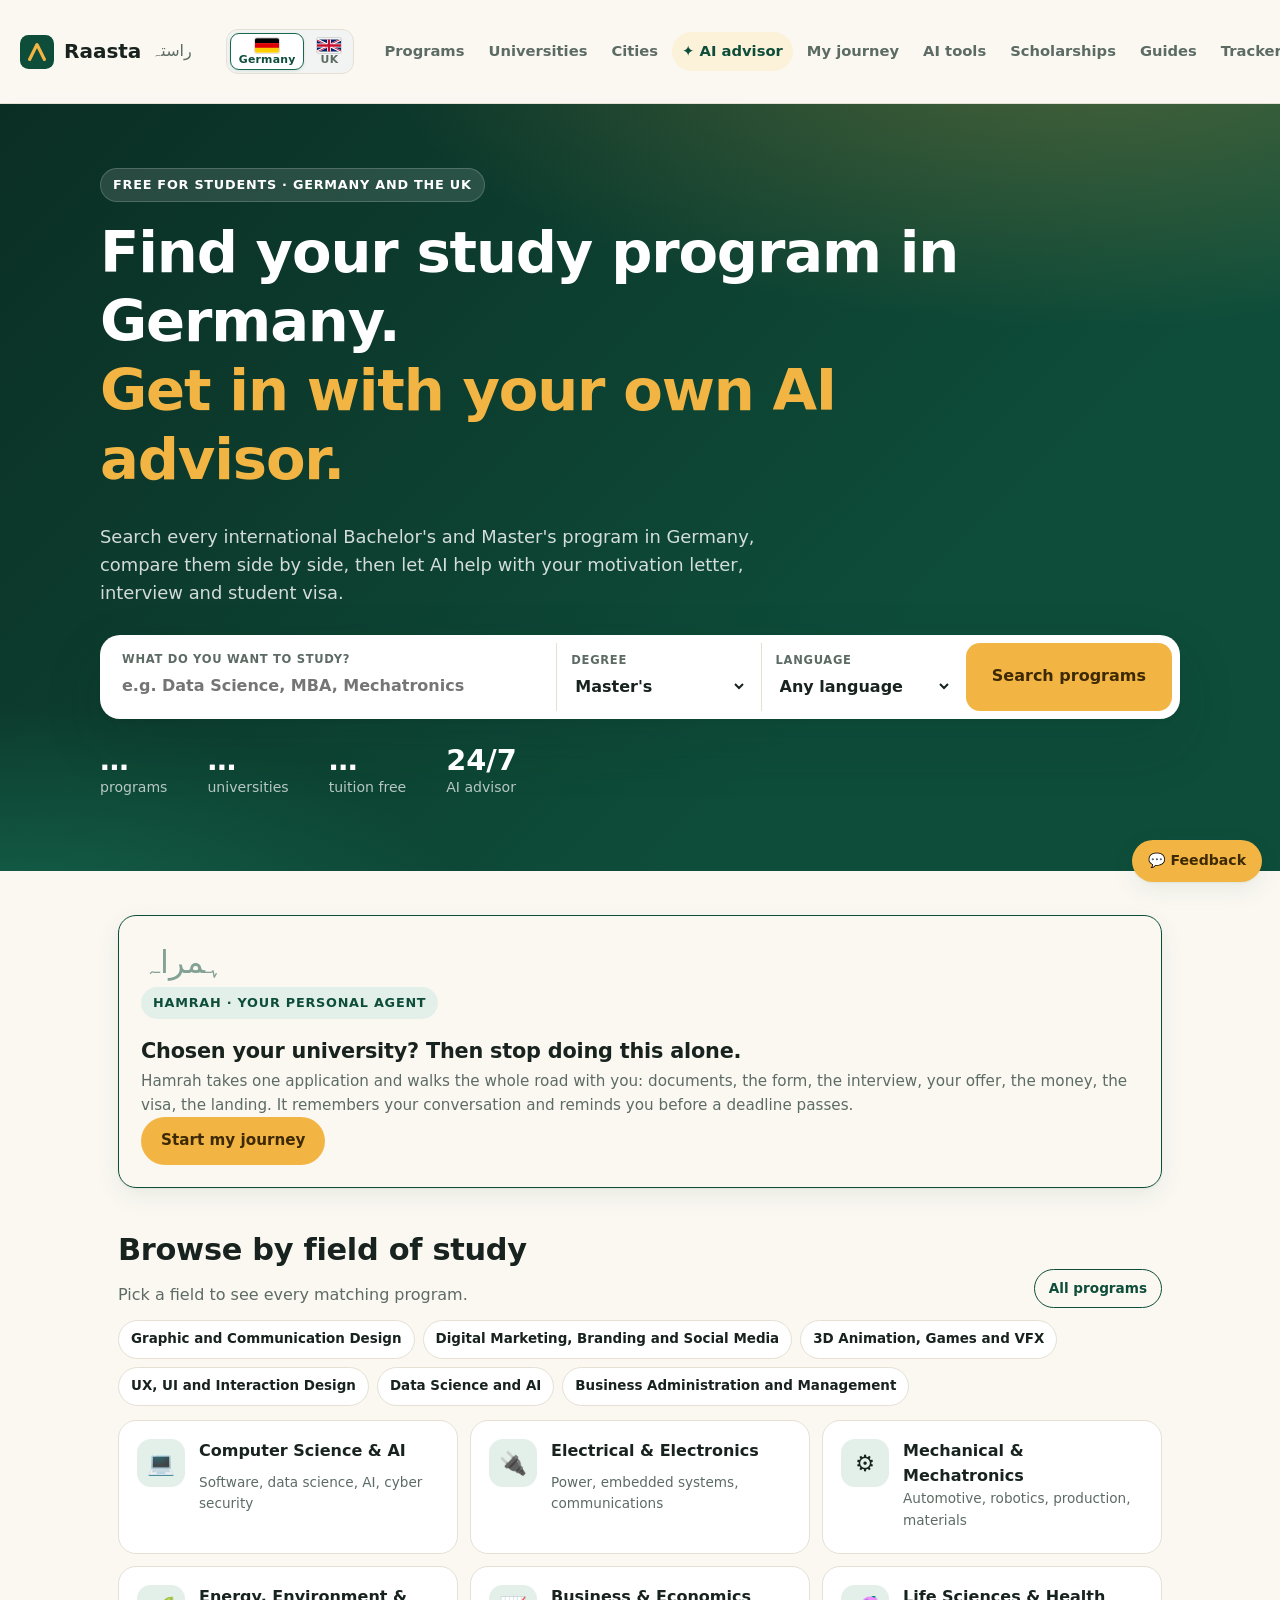
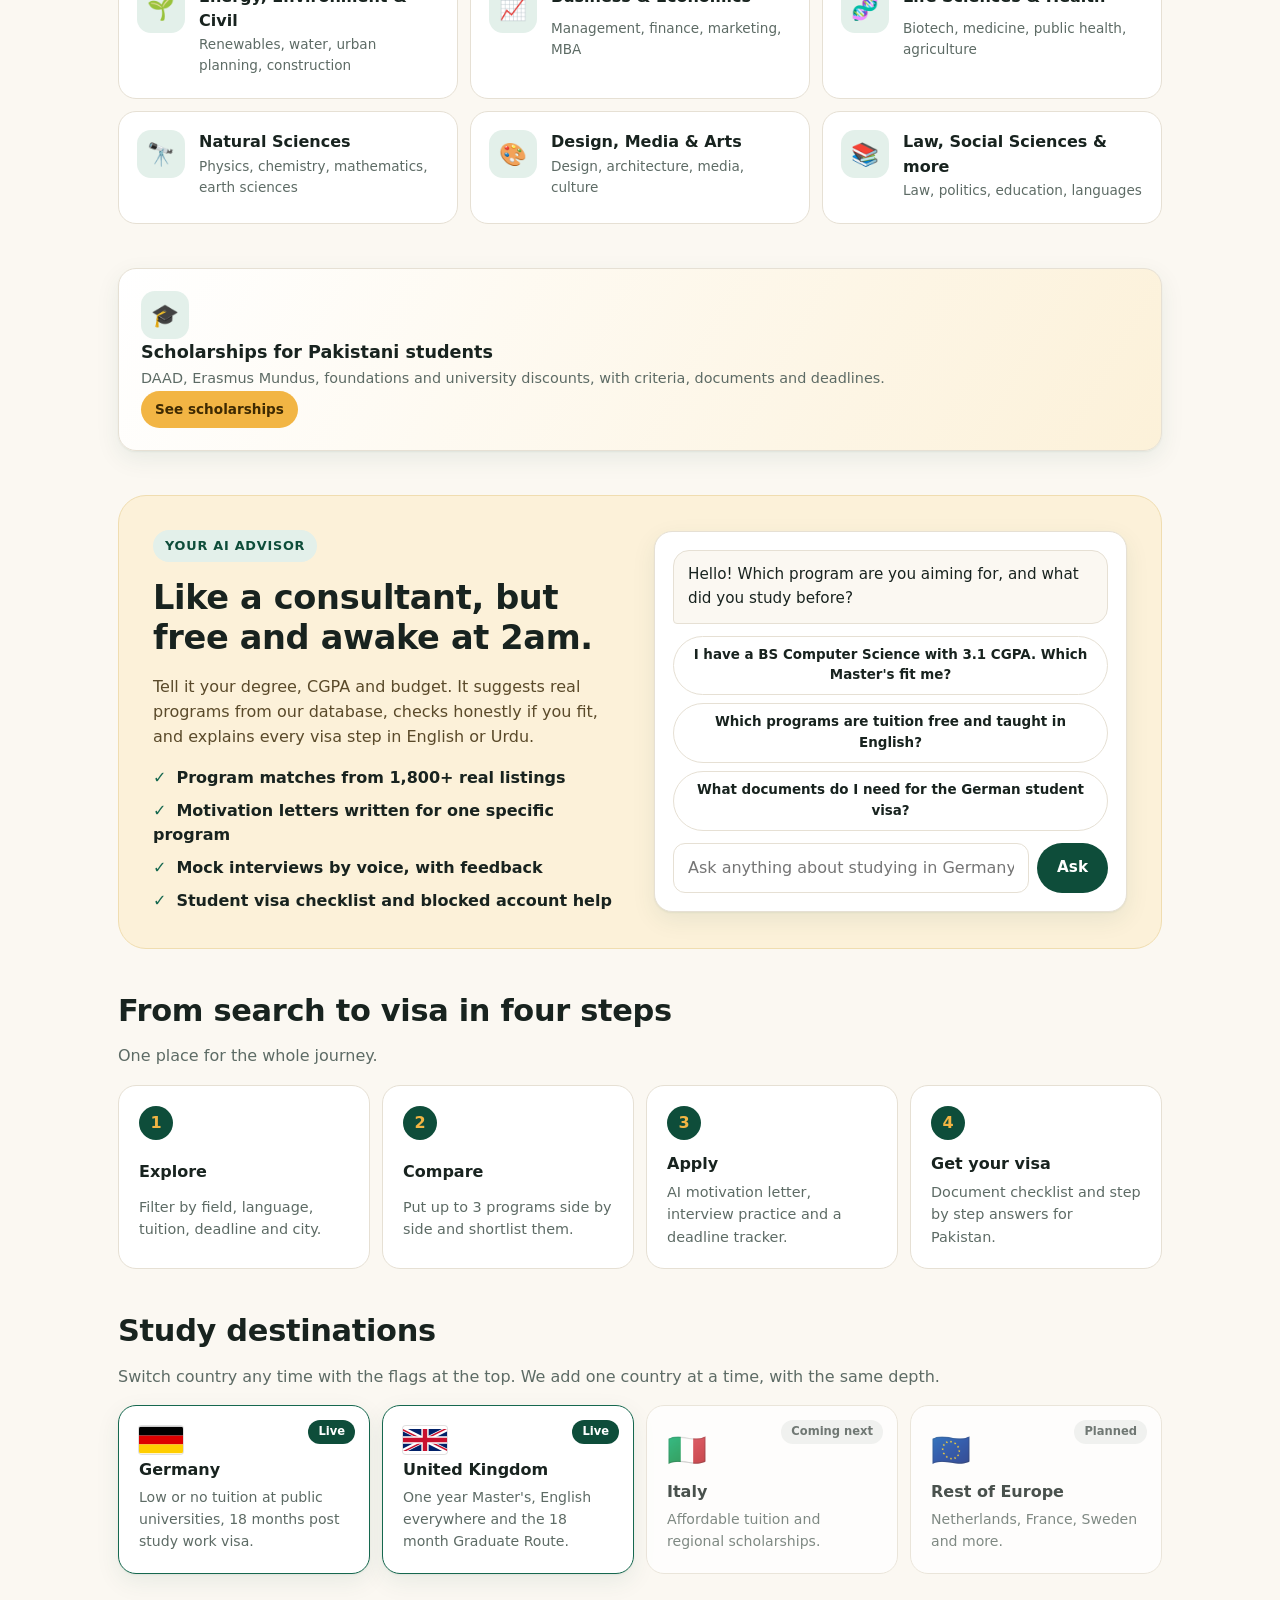
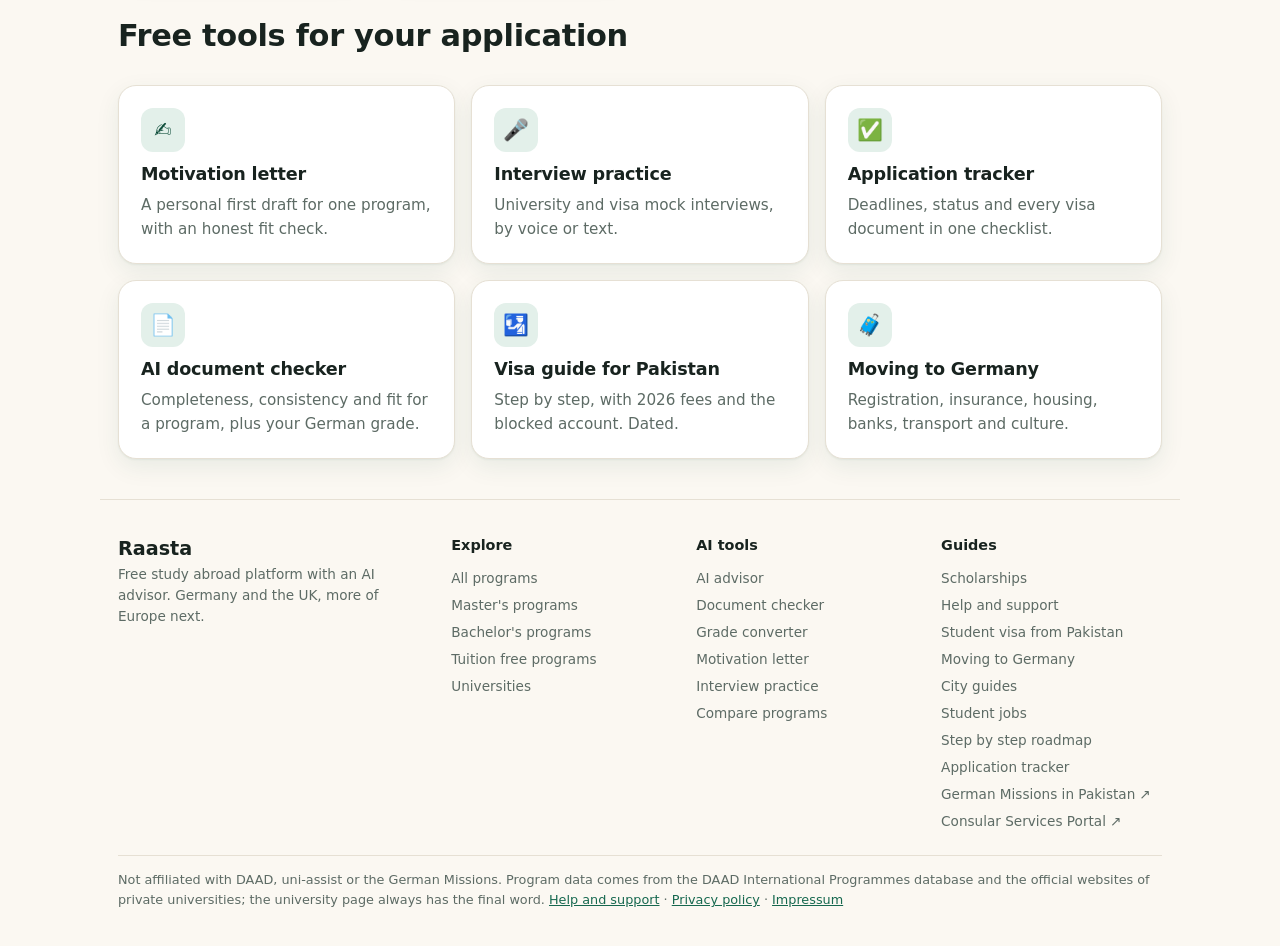
==== commit 353cde7b: "Hamrah remembers the conversation, not the student Dropped the extracted fact store. Hamrah keeps th" ====
--- a/index.html
+++ b/index.html
@@ -13,7 +13,7 @@
   <link rel="preconnect" href="https://fonts.googleapis.com" />
   <link rel="preconnect" href="https://fonts.gstatic.com" crossorigin />
   <link href="https://fonts.googleapis.com/css2?family=Plus+Jakarta+Sans:wght@400;500;600;700;800&display=swap" rel="stylesheet" />
-  <link rel="stylesheet" href="styles.css?v=20261113a" />
+  <link rel="stylesheet" href="styles.css?v=20261113b" />
   <link rel="icon" href="data:image/svg+xml,%3Csvg xmlns='http://www.w3.org/2000/svg' viewBox='0 0 64 64'%3E%3Crect width='64' height='64' rx='16' fill='%230E4D3A'/%3E%3Cpath d='M18 46 L32 18 L46 46' stroke='%23F2B544' stroke-width='6' fill='none' stroke-linecap='round' stroke-linejoin='round'/%3E%3C/svg%3E" />
 </head>
 <body>
@@ -67,12 +67,12 @@
   <button id="fbBtn" class="fb-btn" type="button">💬 Feedback</button>
   <div id="toast" class="toast" role="status" aria-live="polite"></div>
 
-  <script src="config.js?v=20261113a"></script>
-  <script src="vendor/supabase-2.118.0.js?v=20261113a"></script>
-  <script src="guides.js?v=20261113a"></script>
-  <script src="guides_uk.js?v=20261113a"></script>
-  <script src="journey_plan.js?v=20261113a"></script>
-  <script src="programs.js?v=20261113a"></script>
-  <script type="module" src="app.js?v=20261113a"></script>
+  <script src="config.js?v=20261113b"></script>
+  <script src="vendor/supabase-2.118.0.js?v=20261113b"></script>
+  <script src="guides.js?v=20261113b"></script>
+  <script src="guides_uk.js?v=20261113b"></script>
+  <script src="journey_plan.js?v=20261113b"></script>
+  <script src="programs.js?v=20261113b"></script>
+  <script type="module" src="app.js?v=20261113b"></script>
 </body>
 </html>
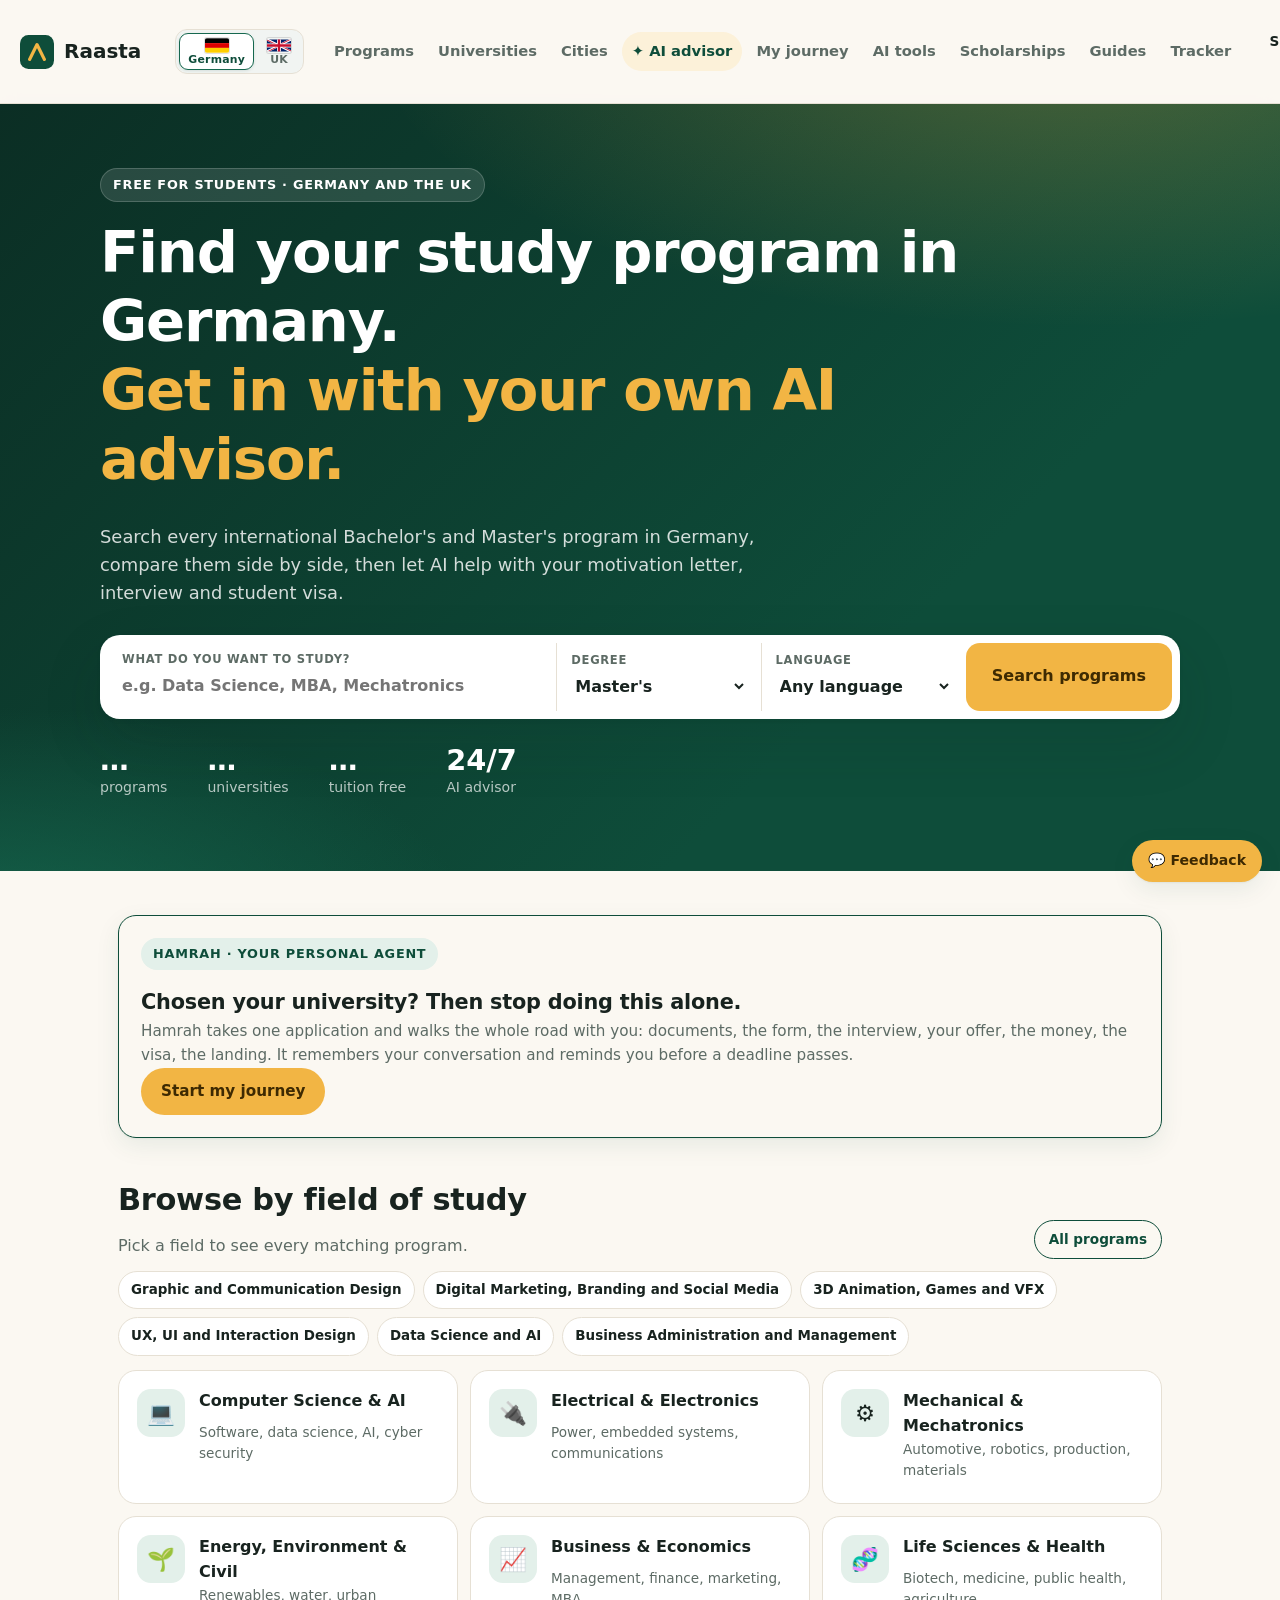
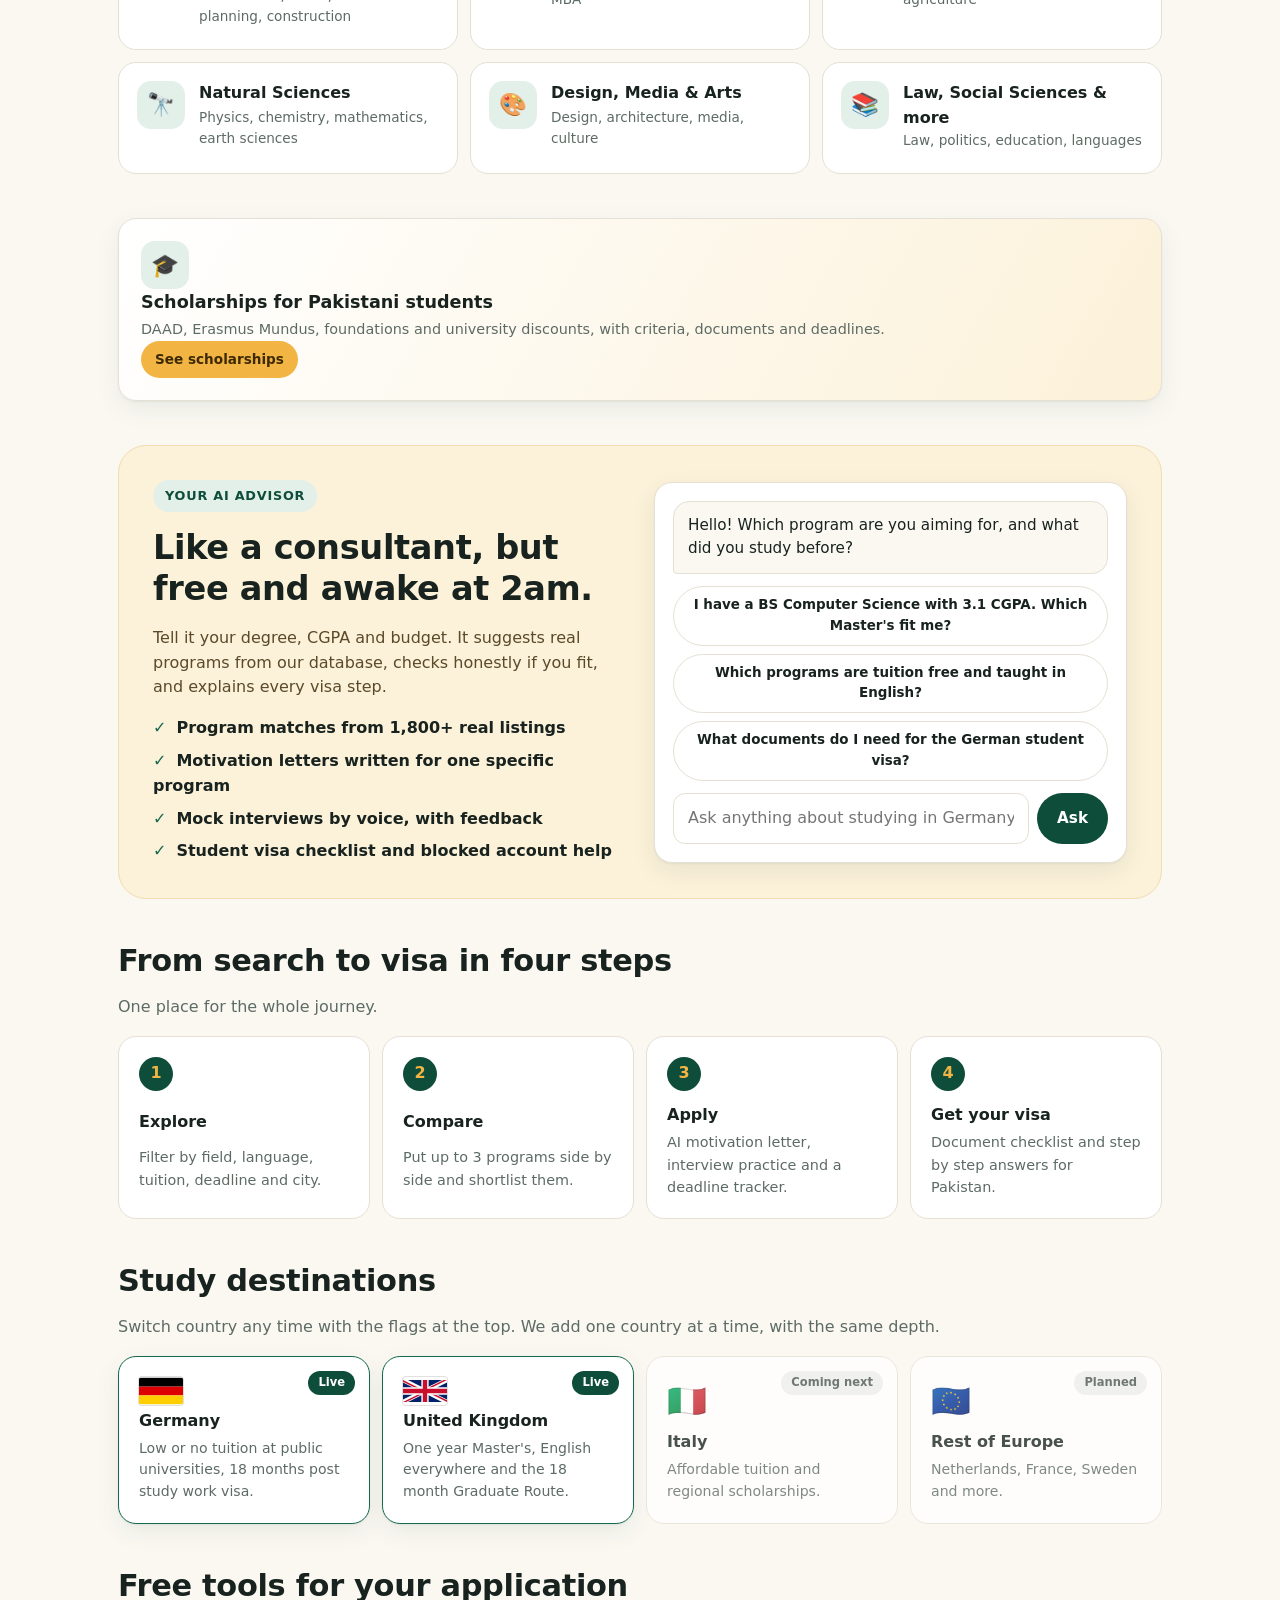
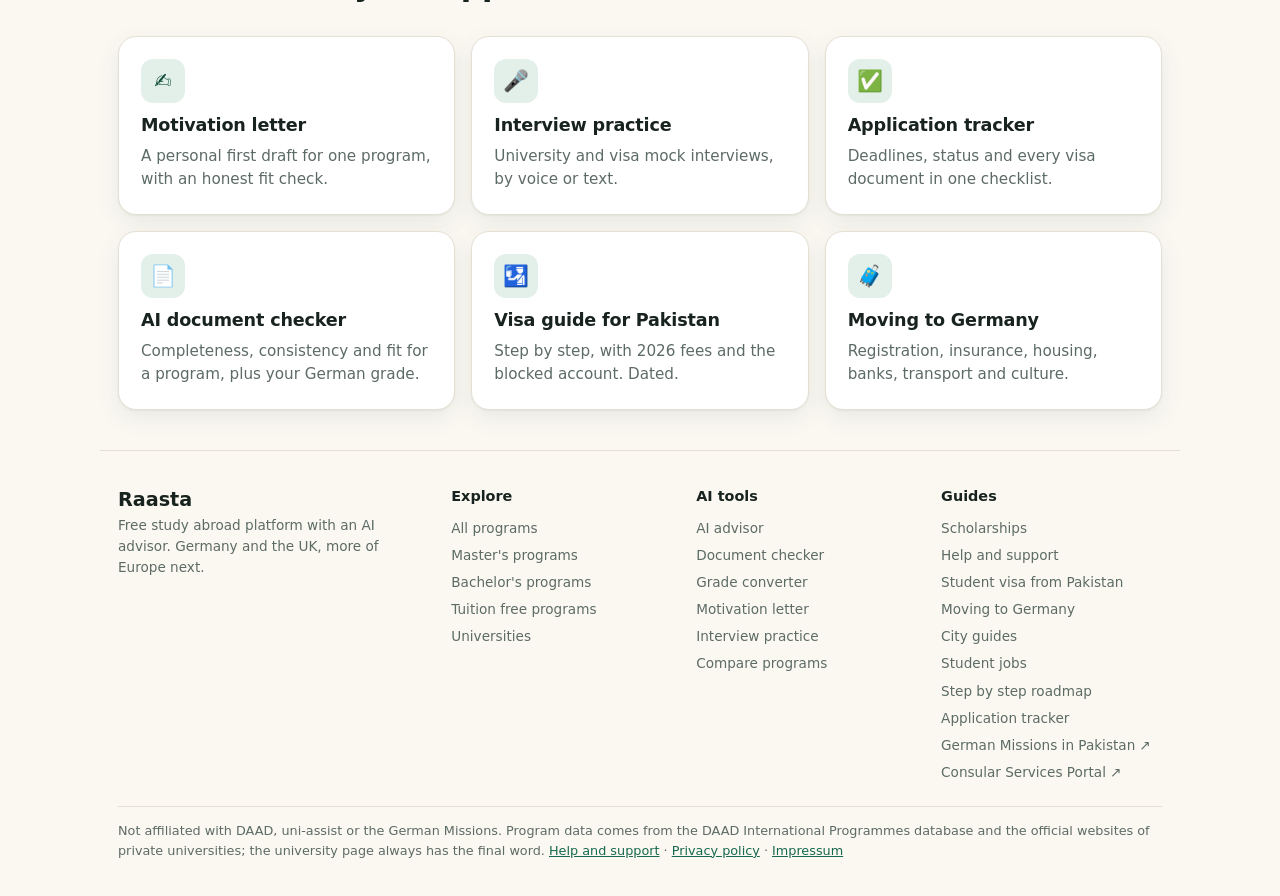
==== commit e82666c7: "Stream the chat, pace the reveal, and go English only The chat waited for the whole answer then past" ====
--- a/index.html
+++ b/index.html
@@ -13,7 +13,7 @@
   <link rel="preconnect" href="https://fonts.googleapis.com" />
   <link rel="preconnect" href="https://fonts.gstatic.com" crossorigin />
   <link href="https://fonts.googleapis.com/css2?family=Plus+Jakarta+Sans:wght@400;500;600;700;800&display=swap" rel="stylesheet" />
-  <link rel="stylesheet" href="styles.css?v=20261113b" />
+  <link rel="stylesheet" href="styles.css?v=20261114a" />
   <link rel="icon" href="data:image/svg+xml,%3Csvg xmlns='http://www.w3.org/2000/svg' viewBox='0 0 64 64'%3E%3Crect width='64' height='64' rx='16' fill='%230E4D3A'/%3E%3Cpath d='M18 46 L32 18 L46 46' stroke='%23F2B544' stroke-width='6' fill='none' stroke-linecap='round' stroke-linejoin='round'/%3E%3C/svg%3E" />
 </head>
 <body>
@@ -23,7 +23,6 @@
         <svg viewBox="0 0 64 64"><rect width="64" height="64" rx="16" fill="#0E4D3A"/><path d="M18 46 L32 18 L46 46" stroke="#F2B544" stroke-width="6" fill="none" stroke-linecap="round" stroke-linejoin="round"/></svg>
       </span>
       <span class="brand-name">Raasta</span>
-      <span class="brand-urdu" lang="ur">راستہ</span>
     </a>
     <div class="ctry-switch" id="ctrySwitch" role="group" aria-label="Study country"></div>
     <nav class="topnav" aria-label="Main">
@@ -67,12 +66,12 @@
   <button id="fbBtn" class="fb-btn" type="button">💬 Feedback</button>
   <div id="toast" class="toast" role="status" aria-live="polite"></div>
 
-  <script src="config.js?v=20261113b"></script>
-  <script src="vendor/supabase-2.118.0.js?v=20261113b"></script>
-  <script src="guides.js?v=20261113b"></script>
-  <script src="guides_uk.js?v=20261113b"></script>
-  <script src="journey_plan.js?v=20261113b"></script>
-  <script src="programs.js?v=20261113b"></script>
-  <script type="module" src="app.js?v=20261113b"></script>
+  <script src="config.js?v=20261114a"></script>
+  <script src="vendor/supabase-2.118.0.js?v=20261114a"></script>
+  <script src="guides.js?v=20261114a"></script>
+  <script src="guides_uk.js?v=20261114a"></script>
+  <script src="journey_plan.js?v=20261114a"></script>
+  <script src="programs.js?v=20261114a"></script>
+  <script type="module" src="app.js?v=20261114a"></script>
 </body>
 </html>
--- a/styles.css
+++ b/styles.css
@@ -799,3 +799,25 @@
   .jn-mem li { flex-wrap: wrap; }
   .jn-mem span { flex-basis: 100%; }
 }
+.chat-resume { text-align: center; color: var(--muted); font-size: .76rem; text-transform: uppercase; letter-spacing: .08em; margin: 14px 0 10px; position: relative; }
+.chat-resume::before, .chat-resume::after { content: ""; position: absolute; top: 50%; width: 22%; height: 1px; background: var(--line); }
+.chat-resume::before { left: 0; } .chat-resume::after { right: 0; }
+
+/* ---------------- Streamed chat ---------------- */
+.msg { animation: msg-in .28s cubic-bezier(.2,.7,.3,1) both; }
+@keyframes msg-in { from { opacity: 0; transform: translateY(6px); } to { opacity: 1; transform: none; } }
+.ai-status { display: flex; align-items: center; gap: 9px; color: var(--muted); font-size: .9rem; }
+.ai-status-t { background: linear-gradient(90deg, var(--muted) 20%, var(--ink) 50%, var(--muted) 80%) 0 0 / 220% 100% text; -webkit-background-clip: text; background-clip: text; -webkit-text-fill-color: transparent; animation: shimmer 1.9s linear infinite; }
+@keyframes shimmer { from { background-position: 180% 0; } to { background-position: -60% 0; } }
+.dots { display: inline-flex; gap: 4px; }
+.dots i { width: 5px; height: 5px; border-radius: 50%; background: var(--green); opacity: .35; animation: dot 1.2s ease-in-out infinite; }
+.dots i:nth-child(2) { animation-delay: .18s; } .dots i:nth-child(3) { animation-delay: .36s; }
+@keyframes dot { 0%, 60%, 100% { opacity: .3; transform: translateY(0); } 30% { opacity: 1; transform: translateY(-3px); } }
+.caret { display: inline-block; width: 2px; height: 1.05em; margin-left: 2px; background: var(--green); vertical-align: -.18em; animation: caret 1s step-end infinite; }
+@keyframes caret { 50% { opacity: 0; } }
+.msg.streaming p:last-child { margin-bottom: 0; }
+@media (prefers-reduced-motion: reduce) {
+  .msg { animation: none; }
+  .ai-status-t { animation: none; -webkit-text-fill-color: currentColor; background: none; }
+  .caret { animation: none; }
+}
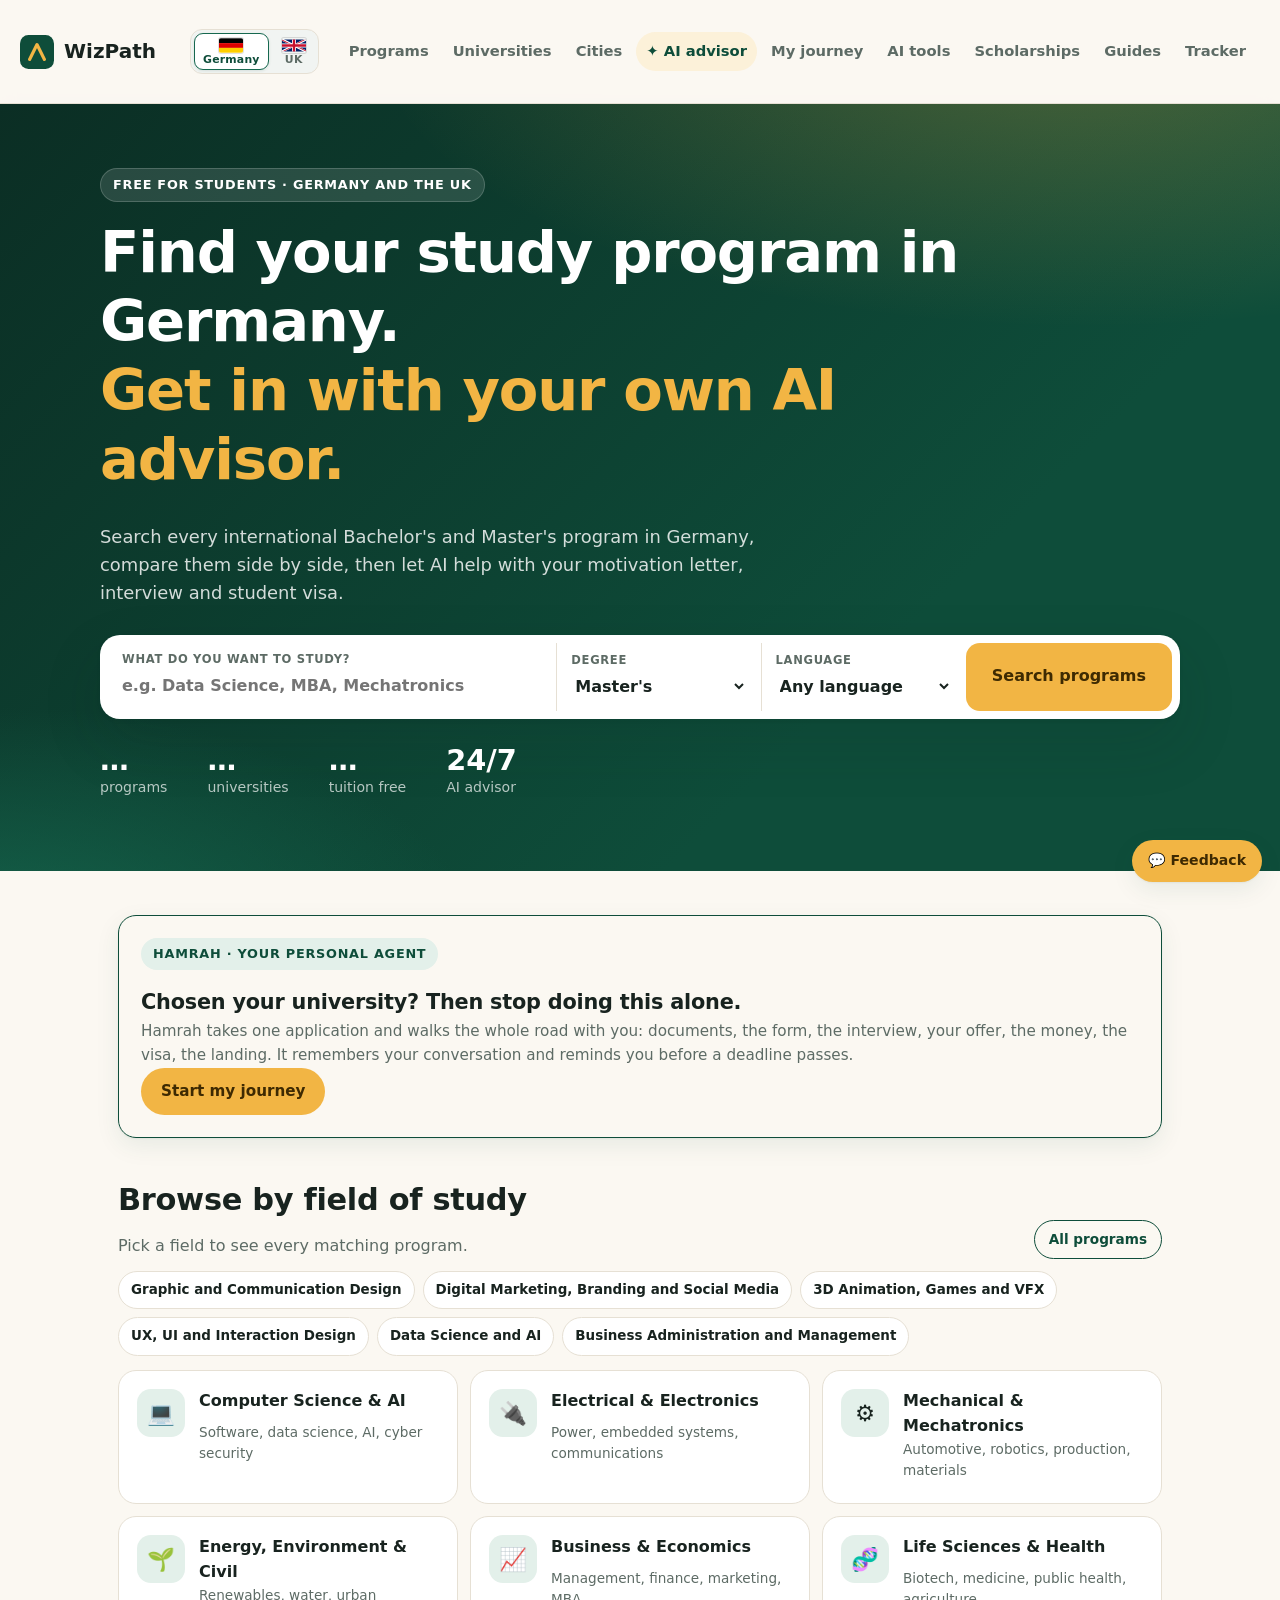
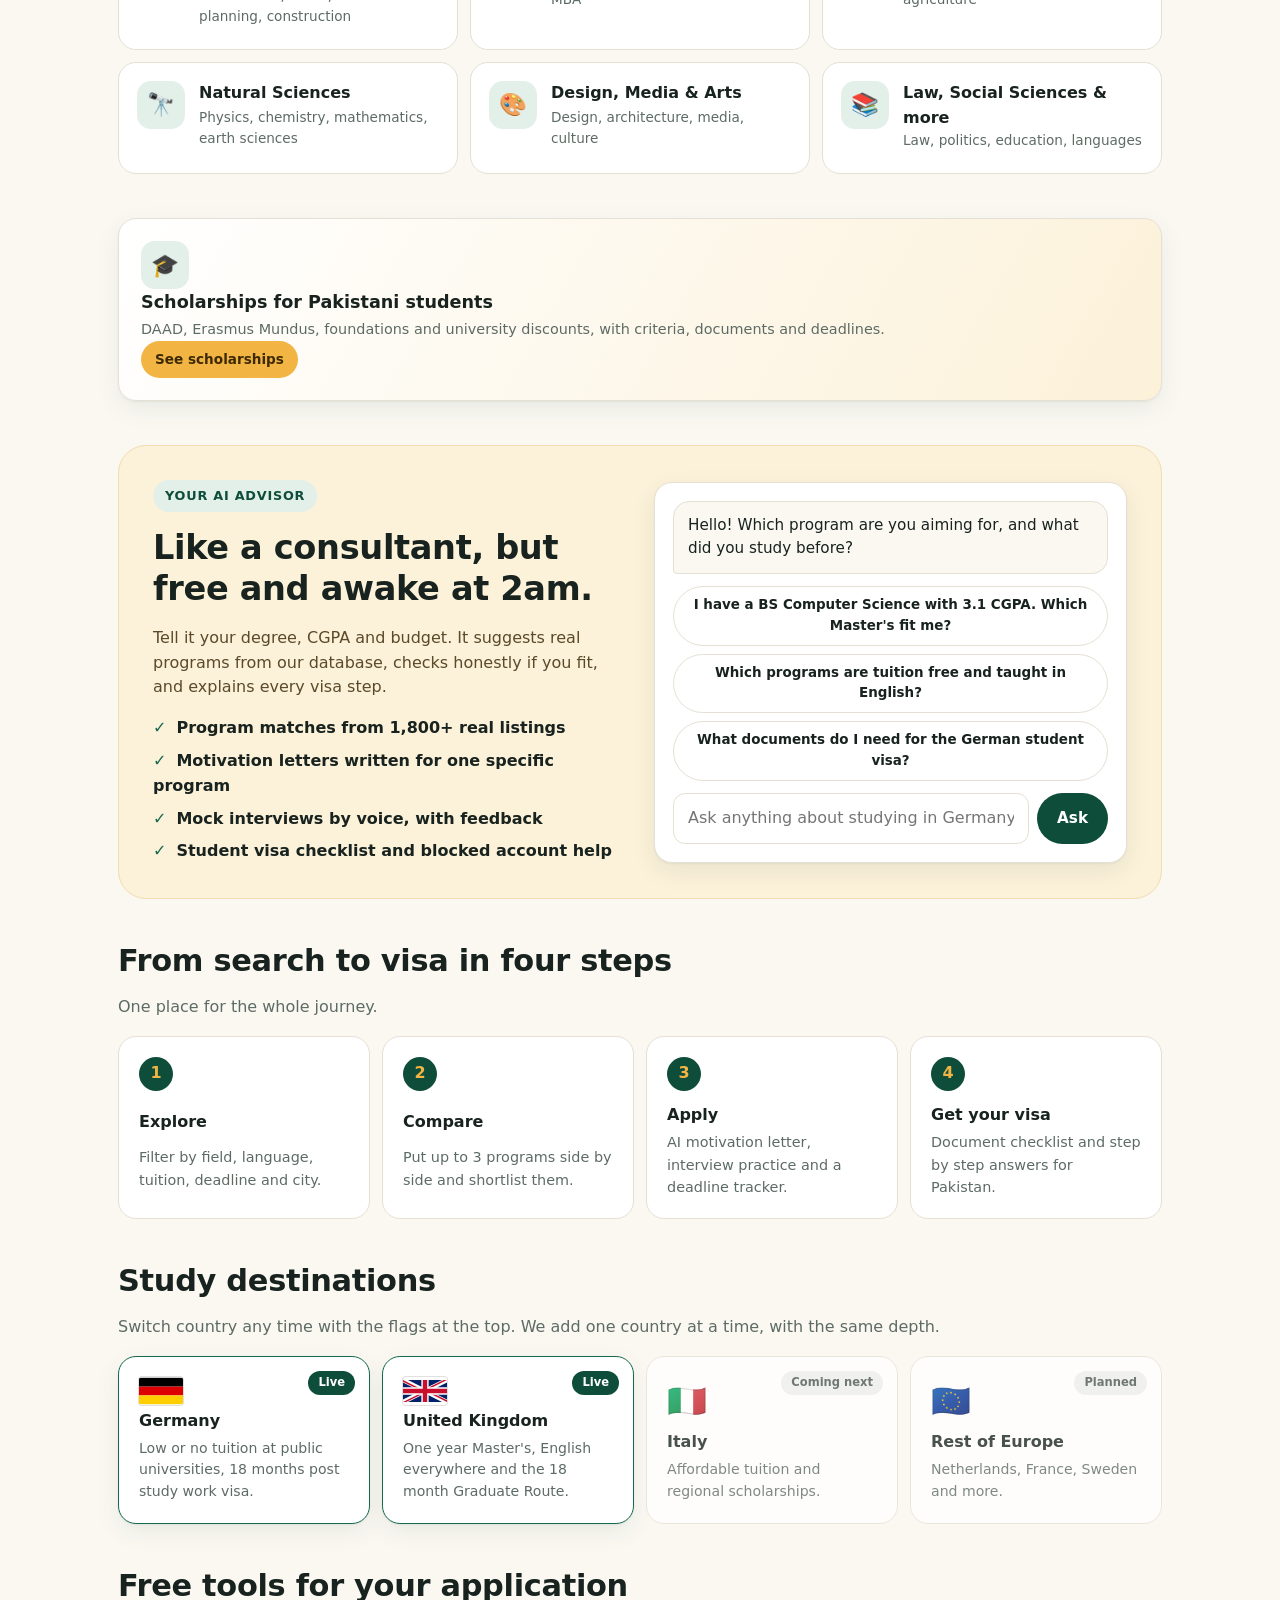
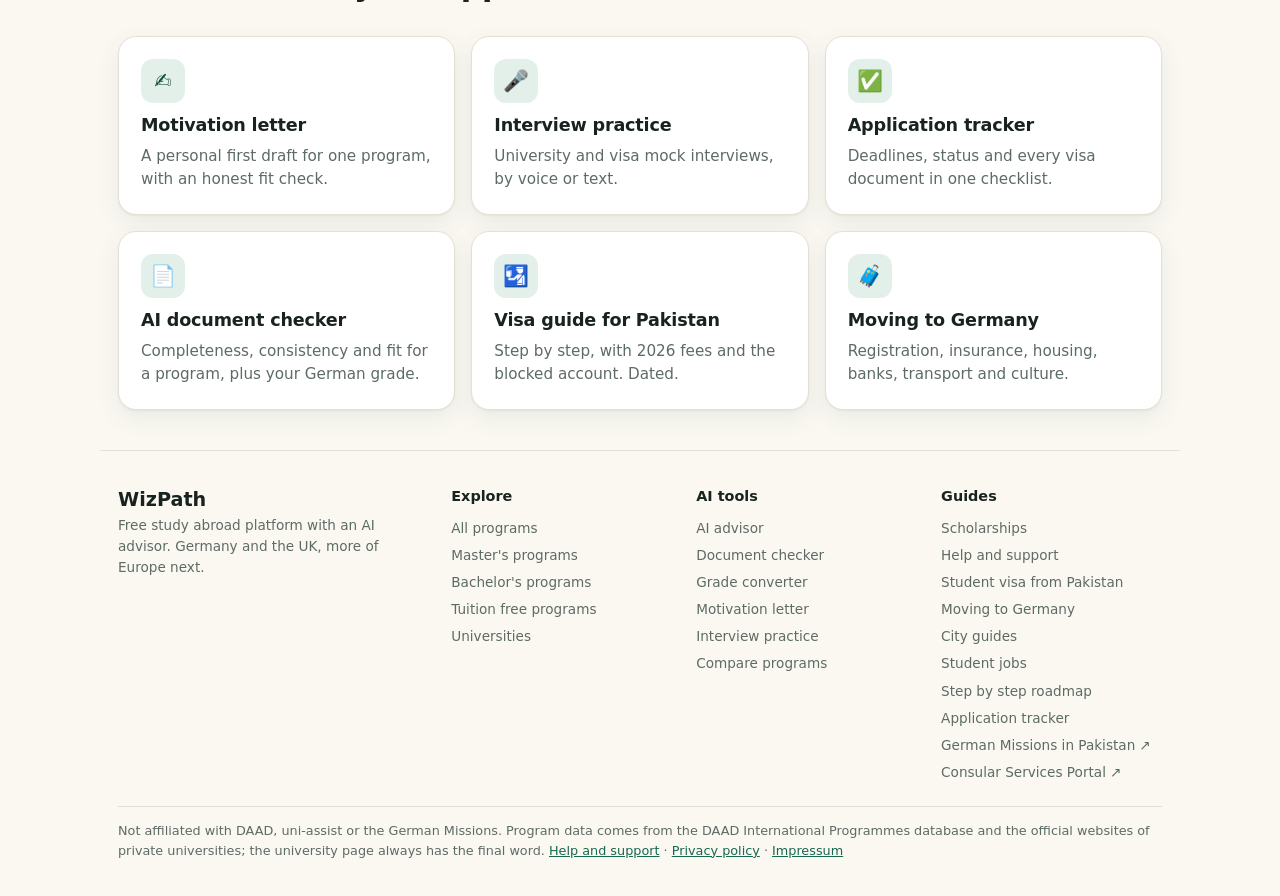
==== commit 780d4896: "Rename the product to WizPath and point it at wizzpath.com 81 user-facing occurrences across the app" ====
--- a/index.html
+++ b/index.html
@@ -5,24 +5,29 @@
   <meta name="viewport" content="width=device-width, initial-scale=1, viewport-fit=cover" />
   <meta http-equiv="Content-Security-Policy" content="default-src 'self'; script-src 'self'; style-src 'self' 'unsafe-inline' https://fonts.googleapis.com; font-src https://fonts.gstatic.com; img-src 'self' data: blob: https://uutsrmaomrfbnewgisqs.supabase.co https://upload.wikimedia.org https://thumb.wikimedia.org https://*.wikimedia.org; connect-src 'self' https://en.wikipedia.org https://www.wikidata.org https://uutsrmaomrfbnewgisqs.supabase.co wss://uutsrmaomrfbnewgisqs.supabase.co; frame-src 'none'; object-src 'none'; base-uri 'self'; form-action 'self'" />
   <meta name="referrer" content="strict-origin-when-cross-origin" />
-  <title>Raasta · Study in Germany or the UK, with a free AI advisor</title>
+  <title>WizPath · Study in Germany or the UK, with a free AI advisor</title>
   <meta name="description" content="Search Bachelor's and Master's programs in Germany and the UK, compare them, and get free AI help with motivation letters, interviews and the student visa." />
-  <meta property="og:title" content="Raasta · Your free path to a German university" />
-  <meta property="og:description" content="Tracker, visa checklist, AI visa assistant, motivation letter help and interview practice. Free for Pakistani students." />
+  <meta property="og:title" content="WizPath · Your free path to a university in Germany or the UK" />
+  <meta property="og:site_name" content="WizPath" />
+  <meta property="og:url" content="https://wizzpath.com/" />
+  <meta property="og:type" content="website" />
+  <meta name="twitter:card" content="summary_large_image" />
+  <link rel="canonical" href="https://wizzpath.com/" />
+  <meta property="og:description" content="Search programs in Germany and the UK, then let Hamrah walk your whole application with you. Free for Pakistani students." />
   <meta name="theme-color" content="#0E4D3A" />
   <link rel="preconnect" href="https://fonts.googleapis.com" />
   <link rel="preconnect" href="https://fonts.gstatic.com" crossorigin />
   <link href="https://fonts.googleapis.com/css2?family=Plus+Jakarta+Sans:wght@400;500;600;700;800&display=swap" rel="stylesheet" />
-  <link rel="stylesheet" href="styles.css?v=20261114a" />
+  <link rel="stylesheet" href="styles.css?v=20261114e" />
   <link rel="icon" href="data:image/svg+xml,%3Csvg xmlns='http://www.w3.org/2000/svg' viewBox='0 0 64 64'%3E%3Crect width='64' height='64' rx='16' fill='%230E4D3A'/%3E%3Cpath d='M18 46 L32 18 L46 46' stroke='%23F2B544' stroke-width='6' fill='none' stroke-linecap='round' stroke-linejoin='round'/%3E%3C/svg%3E" />
 </head>
 <body>
   <header class="topbar">
-    <a href="#/" class="brand" aria-label="Raasta home">
+    <a href="#/" class="brand" aria-label="WizPath home">
       <span class="brand-mark" aria-hidden="true">
         <svg viewBox="0 0 64 64"><rect width="64" height="64" rx="16" fill="#0E4D3A"/><path d="M18 46 L32 18 L46 46" stroke="#F2B544" stroke-width="6" fill="none" stroke-linecap="round" stroke-linejoin="round"/></svg>
       </span>
-      <span class="brand-name">Raasta</span>
+      <span class="brand-name">WizPath</span>
     </a>
     <div class="ctry-switch" id="ctrySwitch" role="group" aria-label="Study country"></div>
     <nav class="topnav" aria-label="Main">
@@ -47,8 +52,8 @@
 
   <footer class="footer">
     <div class="foot-cols">
-      <div class="foot-brand"><strong>Raasta</strong><p>Free study abroad platform with an AI advisor. Germany and the UK, more of Europe next.</p></div>
-      <div><h4>Explore</h4><a href="#/finder">All programs</a><a href="#/finder?degree=Master">Master's programs</a><a href="#/finder?degree=Bachelor">Bachelor's programs</a><a href="#/finder?tuition=free">Tuition free programs</a><a href="#/universities">Universities</a></div>
+      <div class="foot-brand"><strong>WizPath</strong><p>Free study abroad platform with an AI advisor. Germany and the UK, more of Europe next.</p></div>
+      <div id="footExplore"></div>
       <div><h4>AI tools</h4><a href="#/visa">AI advisor</a><a href="#/doccheck">Document checker</a><a href="#/grades">Grade converter</a><a href="#/letter">Motivation letter</a><a href="#/interview">Interview practice</a><a href="#/compare">Compare programs</a></div>
       <div id="footGuides"><h4>Guides</h4></div>
     </div>
@@ -66,12 +71,12 @@
   <button id="fbBtn" class="fb-btn" type="button">💬 Feedback</button>
   <div id="toast" class="toast" role="status" aria-live="polite"></div>
 
-  <script src="config.js?v=20261114a"></script>
-  <script src="vendor/supabase-2.118.0.js?v=20261114a"></script>
-  <script src="guides.js?v=20261114a"></script>
-  <script src="guides_uk.js?v=20261114a"></script>
-  <script src="journey_plan.js?v=20261114a"></script>
-  <script src="programs.js?v=20261114a"></script>
-  <script type="module" src="app.js?v=20261114a"></script>
+  <script src="config.js?v=20261114e"></script>
+  <script src="vendor/supabase-2.118.0.js?v=20261114e"></script>
+  <script src="guides.js?v=20261114e"></script>
+  <script src="guides_uk.js?v=20261114e"></script>
+  <script src="journey_plan.js?v=20261114e"></script>
+  <script src="programs.js?v=20261114e"></script>
+  <script type="module" src="app.js?v=20261114e"></script>
 </body>
 </html>
--- a/styles.css
+++ b/styles.css
@@ -821,3 +821,4 @@
   .ai-status-t { animation: none; -webkit-text-fill-color: currentColor; background: none; }
   .caret { animation: none; }
 }
+.jn-other { margin-bottom: 18px; }
